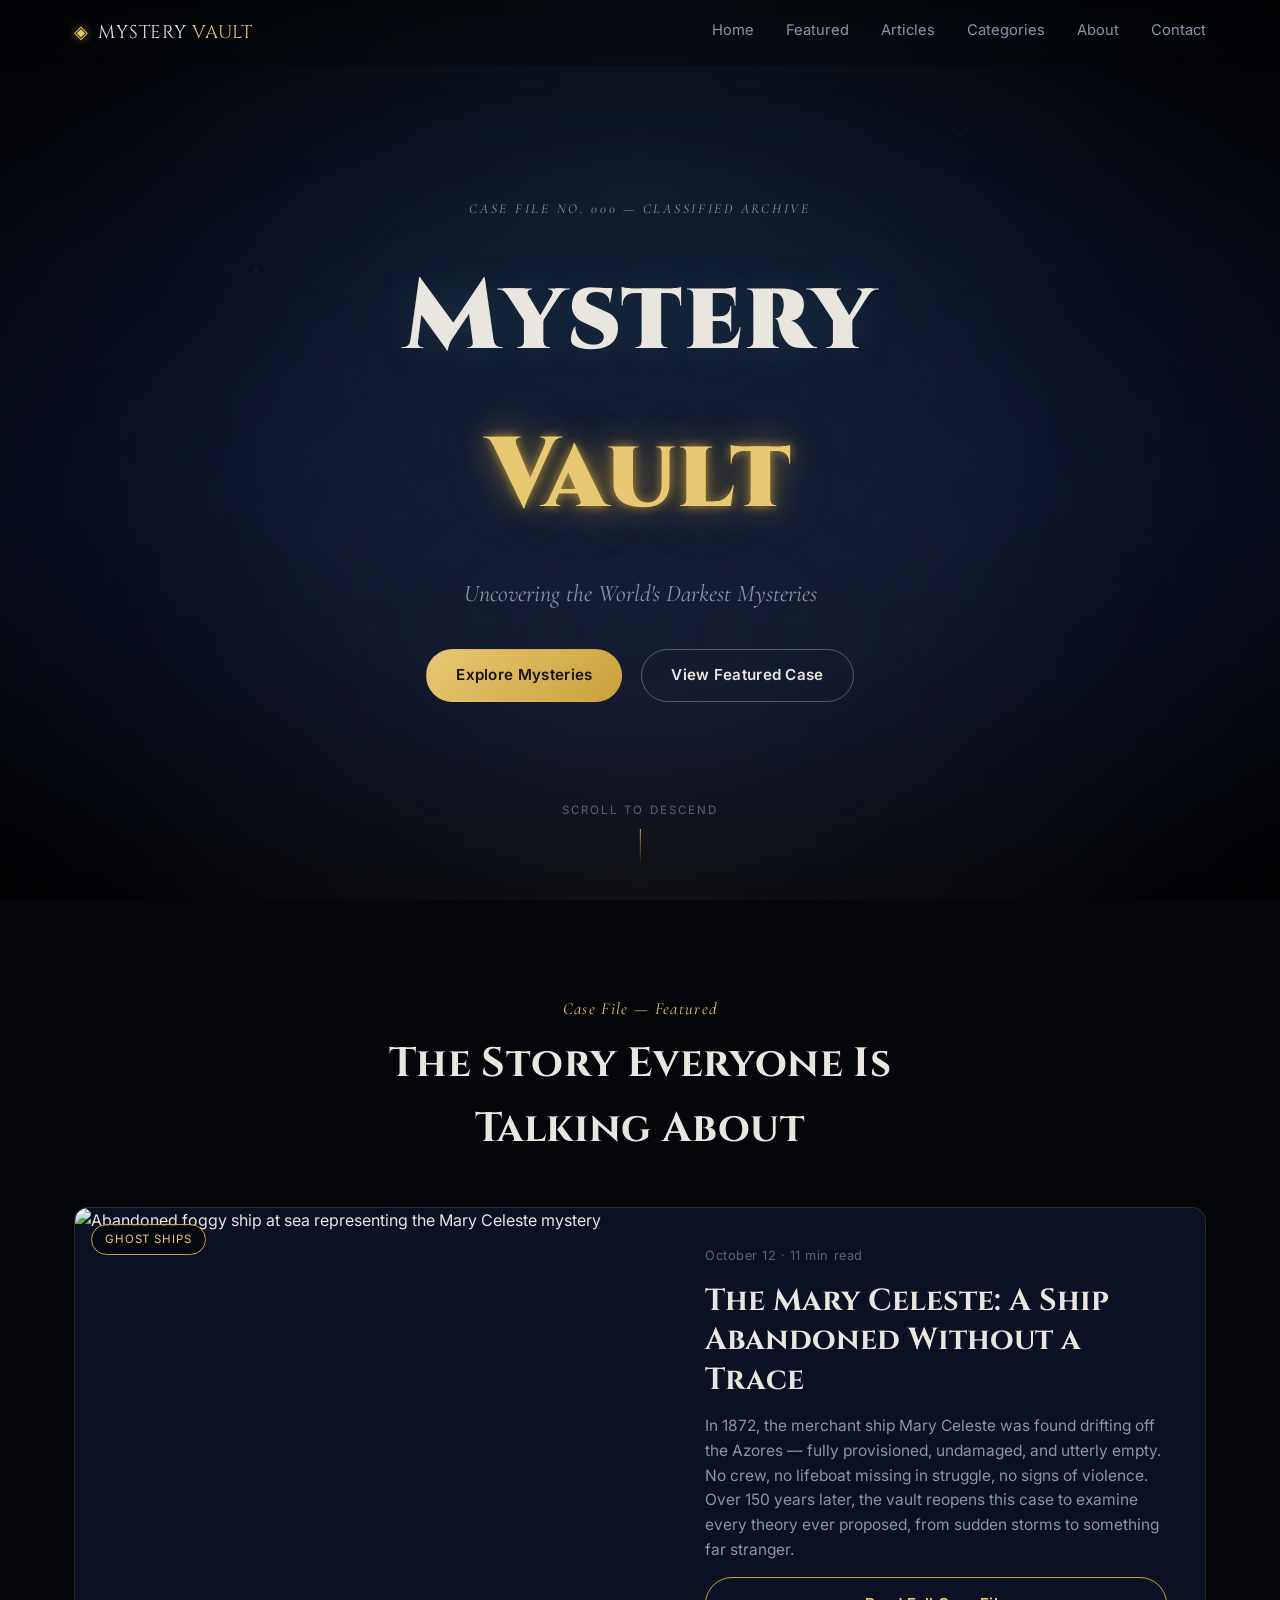
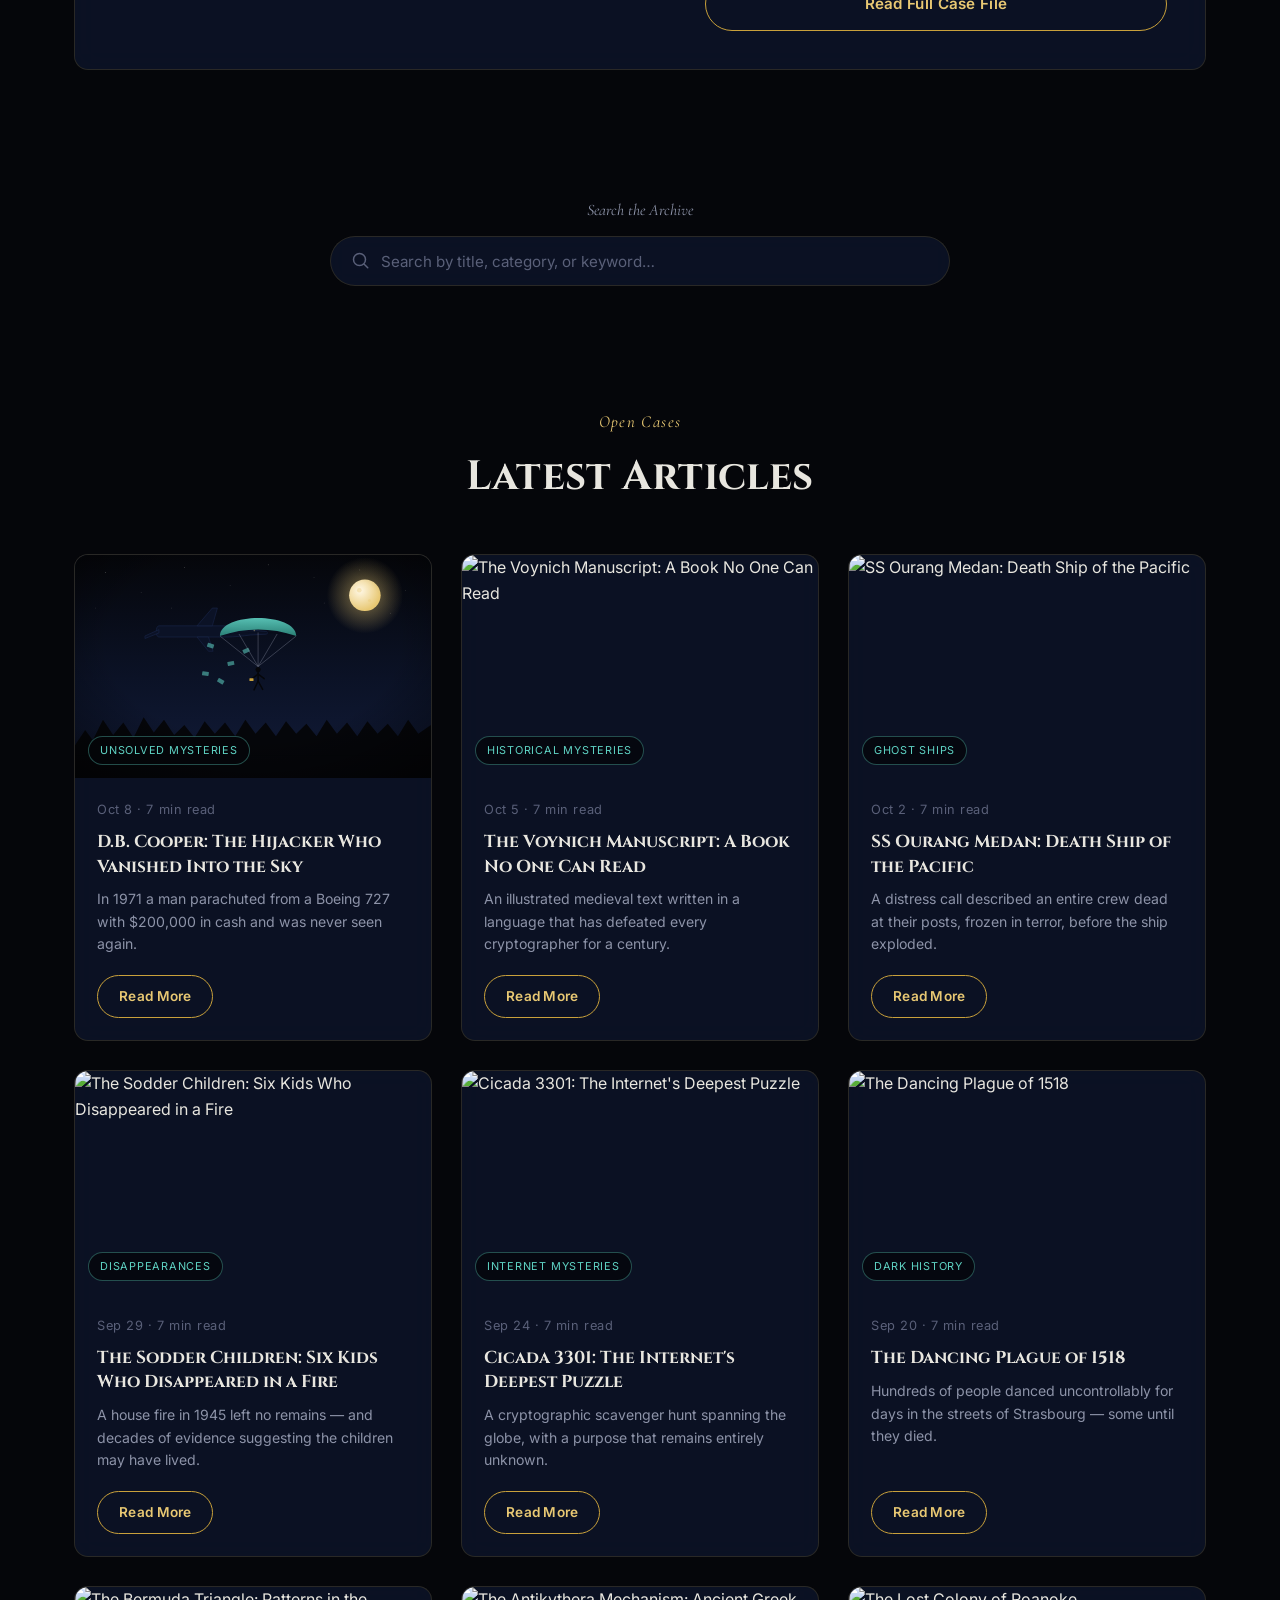
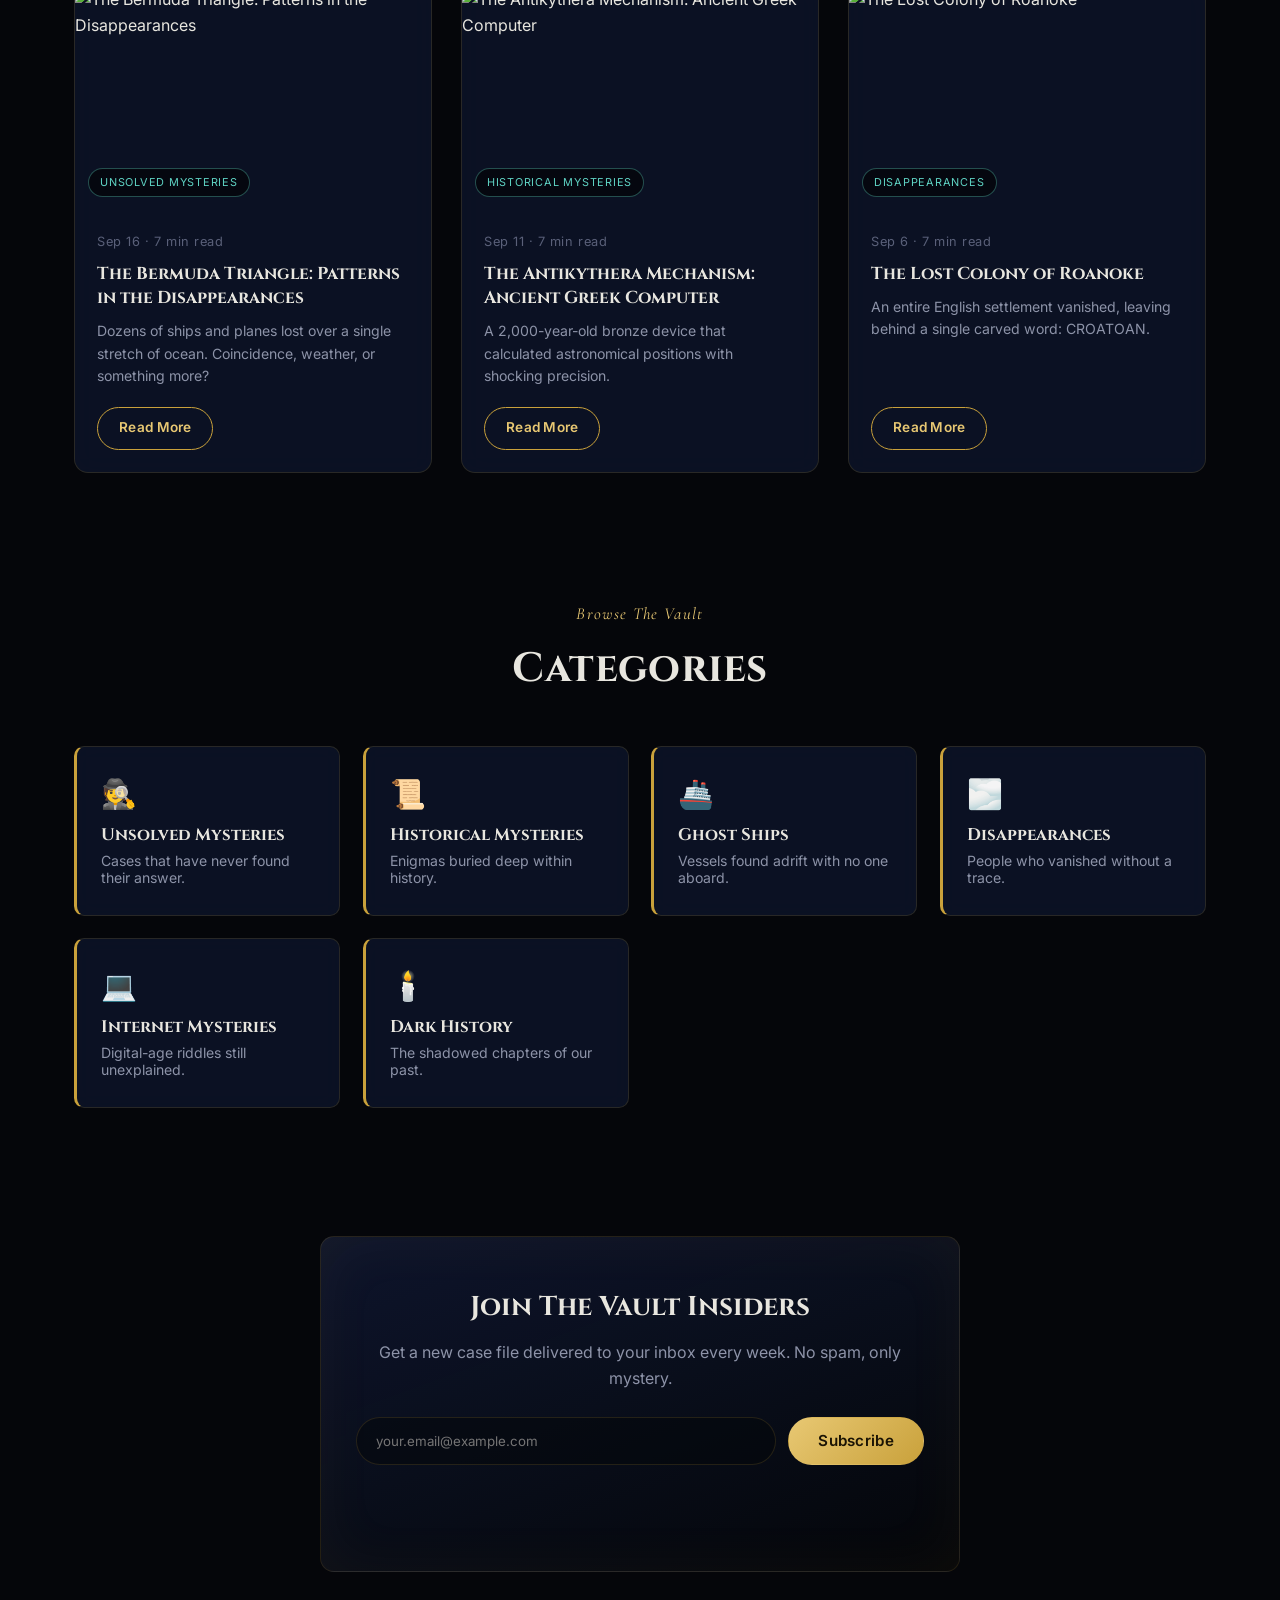
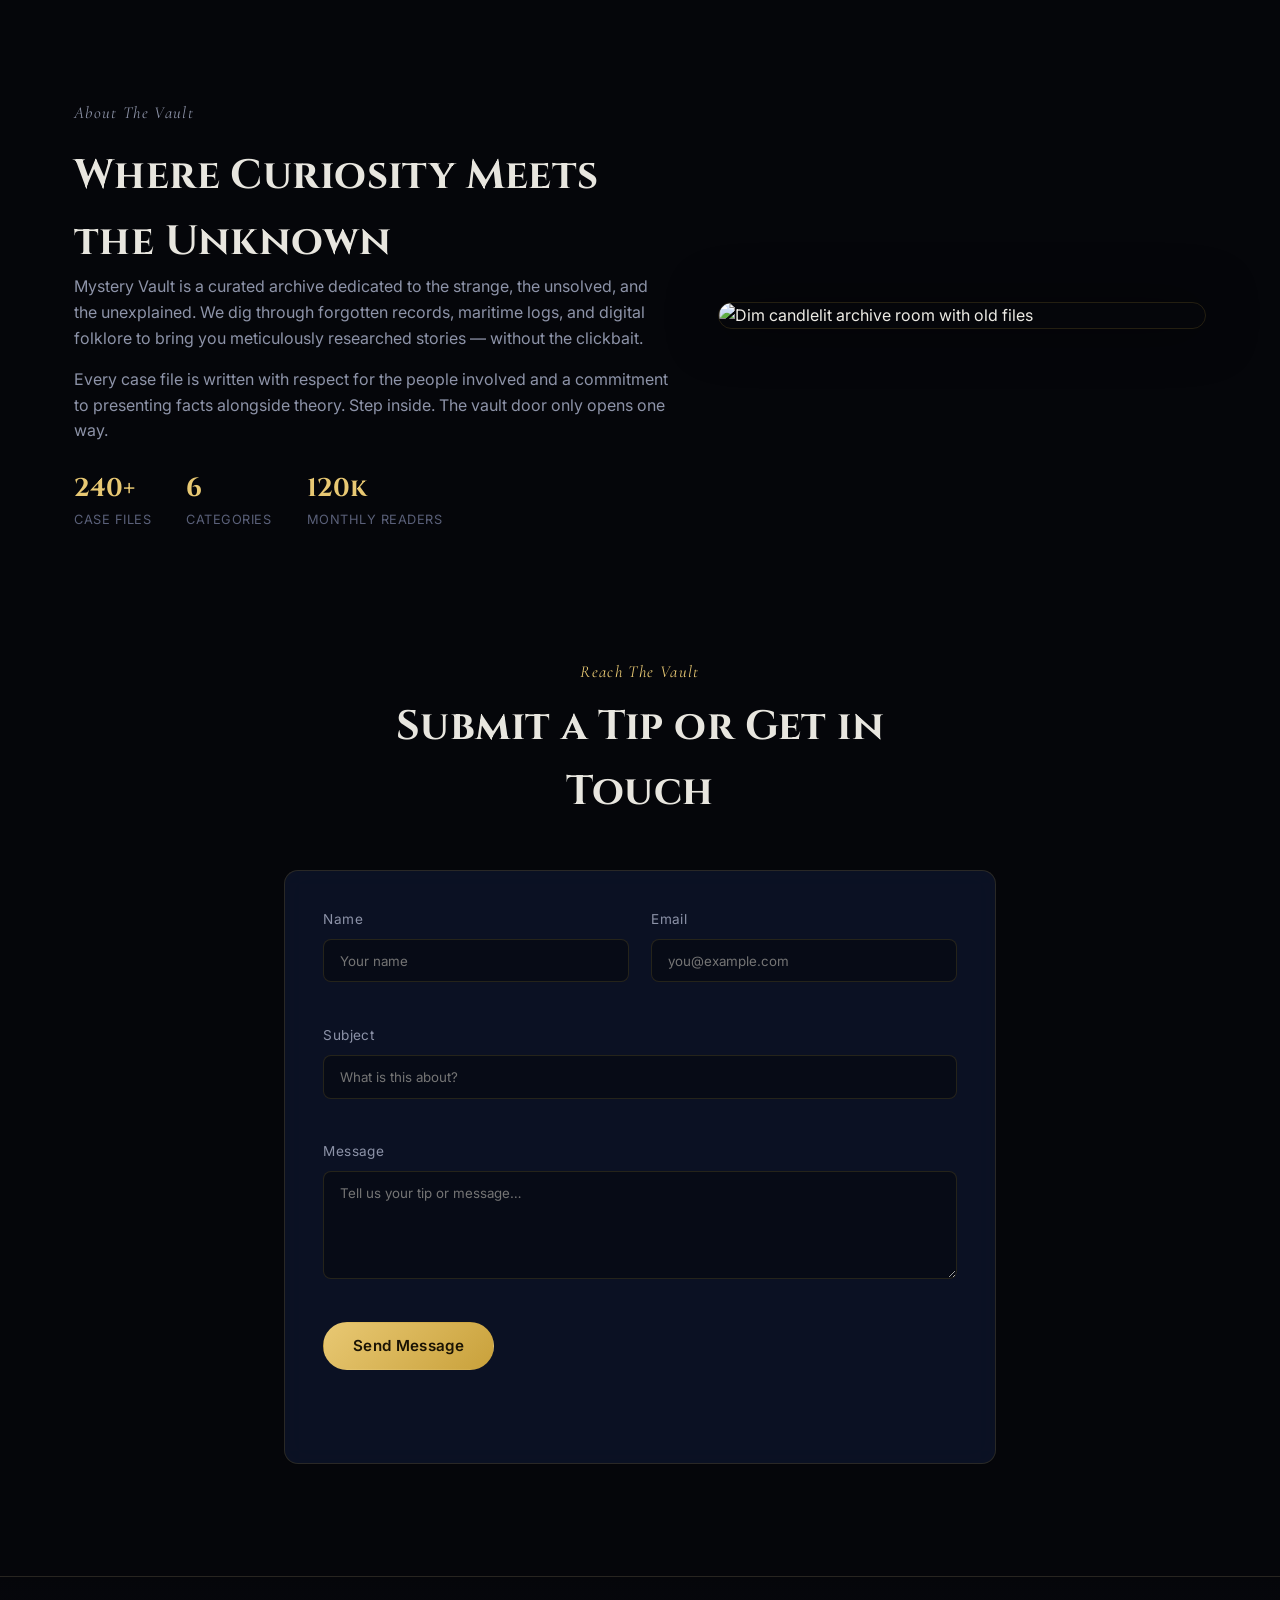
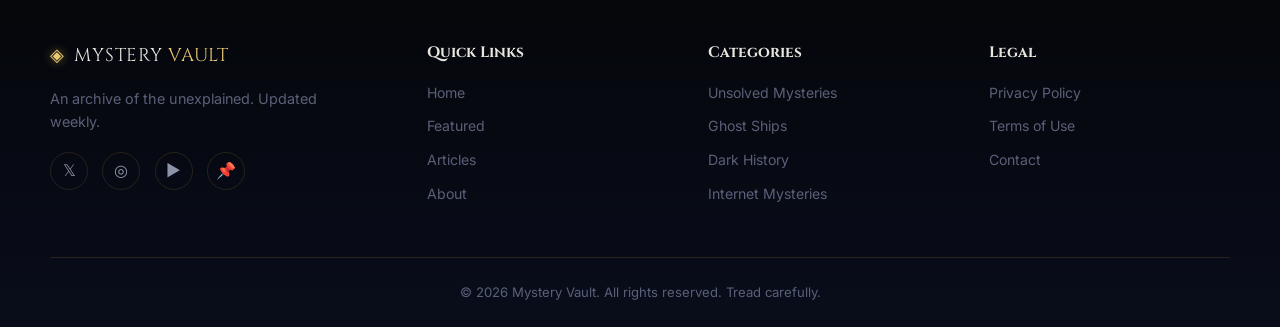
==== index.html @ 0baf3329 "Add files via upload" ====
<!DOCTYPE html>
<html lang="en">
<head>
  <meta charset="UTF-8" />
  <meta name="viewport" content="width=device-width, initial-scale=1.0" />

  <!-- ============ SEO META TAGS ============ -->
  <title>Mystery Vault — Uncovering the World's Darkest Mysteries</title>
  <meta name="description" content="Mystery Vault is a premium archive of unsolved mysteries, ghost ships, vanishings, dark history and internet enigmas. Explore curated case files from around the world." />
  <meta name="keywords" content="mystery, unsolved mysteries, ghost ships, disappearances, dark history, internet mysteries, true crime, paranormal" />
  <meta name="author" content="Mystery Vault" />
  <meta name="robots" content="index, follow" />

  <!-- Open Graph -->
  <meta property="og:title" content="Mystery Vault — Uncovering the World's Darkest Mysteries" />
  <meta property="og:description" content="A premium archive of the world's most haunting unsolved cases." />
  <meta property="og:type" content="website" />
  <meta property="og:locale" content="en_US" />

  <!-- Twitter Card -->
  <meta name="twitter:card" content="summary_large_image" />
  <meta name="twitter:title" content="Mystery Vault" />
  <meta name="twitter:description" content="Uncovering the World's Darkest Mysteries" />

  <link rel="icon" href="data:image/svg+xml,<svg xmlns=%22http://www.w3.org/2000/svg%22 viewBox=%220 0 100 100%22><text y=%22.9em%22 font-size=%2290%22>🔍</text></svg>" />

  <!-- Fonts: Cinzel for cinematic display, Cormorant for elegant accents, Inter for clean body -->
  <link rel="preconnect" href="https://fonts.googleapis.com">
  <link rel="preconnect" href="https://fonts.gstatic.com" crossorigin>
  <link href="https://fonts.googleapis.com/css2?family=Cinzel:wght@500;700;900&family=Cormorant+Garamond:ital,wght@0,500;0,600;1,500&family=Inter:wght@400;500;600;700&display=swap" rel="stylesheet">

  <link rel="stylesheet" href="style.css" />
</head>
<body>

  <!-- ============ SCROLL PROGRESS BAR ============ -->  
  <div class="scroll-progress" id="scrollProgress"></div>

  <!-- ============ NAVIGATION ============ -->
  <header class="navbar" id="navbar">
    <div class="nav-inner">
      <a href="index.html#home" class="logo">
        <span class="logo-mark">◈</span>
        <span class="logo-text">MYSTERY <em>VAULT</em></span>
      </a>

      <nav class="nav-links" id="navLinks">
        <a href="index.html#home" class="nav-link">Home</a>
        <a href="index.html#featured" class="nav-link">Featured</a>
        <a href="index.html#articles" class="nav-link">Articles</a>
        <a href="index.html#categories" class="nav-link">Categories</a>
        <a href="index.html#about" class="nav-link">About</a>
        <a href="index.html#contact" class="nav-link">Contact</a>
      </nav>

      <button class="nav-toggle" id="navToggle" aria-label="Toggle navigation menu">
        <span></span><span></span><span></span>
      </button>
    </div>
  </header>

  <!-- ============ HERO SECTION ============ -->
  <section class="hero" id="home">
    <div class="hero-bg">
      <div class="fog fog-1"></div>
      <div class="fog fog-2"></div>
      <div class="stars"></div>
      <div class="vignette"></div>
    </div>

    <div class="hero-content">
      <p class="hero-eyebrow fade-in">CASE FILE No. 000 — CLASSIFIED ARCHIVE</p>
      <h1 class="hero-title fade-in">Mystery <span class="flicker">Vault</span></h1>
      <p class="hero-subtitle fade-in">Uncovering the World's Darkest Mysteries</p>
      <div class="hero-actions fade-in">
        <a href="index.html#articles" class="btn btn-primary">Explore Mysteries</a>
        <a href="index.html#featured" class="btn btn-ghost">View Featured Case</a>
      </div>
    </div>

    <div class="scroll-cue">
      <span>Scroll to descend</span>
      <div class="scroll-line"></div>
    </div>
  </section>

  <!-- ============ FEATURED STORY SECTION ============ -->
  <section class="featured" id="featured">
    <div class="section-head reveal">
      <p class="section-tag">Case File — Featured</p>
      <h2 class="section-title">The Story Everyone Is Talking About</h2>
    </div>

    <article class="featured-card reveal">
      <div class="featured-media">
        <img src="https://images.unsplash.com/photo-1518998053901-5348d3961a04?auto=format&fit=crop&w=1200&q=80" alt="Abandoned foggy ship at sea representing the Mary Celeste mystery" loading="lazy" />
        <span class="featured-badge">Ghost Ships</span>
      </div>
      <div class="featured-body">
        <p class="card-meta">October 12 &middot; 11 min read</p>
        <h3>The Mary Celeste: A Ship Abandoned Without a Trace</h3>
        <p class="card-excerpt">
          In 1872, the merchant ship Mary Celeste was found drifting off the Azores — fully provisioned,
          undamaged, and utterly empty. No crew, no lifeboat missing in struggle, no signs of violence.
          Over 150 years later, the vault reopens this case to examine every theory ever proposed,
          from sudden storms to something far stranger.
        </p>
        <a href="mary-celeste.html" class="btn btn-outline">Read Full Case File</a>
      </div>
    </article>
  </section>

  <!-- ============ SEARCH BAR ============ -->
  <section class="search-section reveal">
    <div class="search-wrap">
      <label for="searchInput" class="search-label">Search the Archive</label>
      <div class="search-box">
        <svg viewBox="0 0 24 24" class="search-icon"><path d="M10 18a8 8 0 1 1 0-16 8 8 0 0 1 0 16Zm11 3-5.4-5.4" fill="none" stroke="currentColor" stroke-width="2" stroke-linecap="round"/></svg>
        <input type="text" id="searchInput" placeholder="Search by title, category, or keyword…" autocomplete="off" />
      </div>
      <p class="search-status" id="searchStatus"></p>
    </div>
  </section>

  <!-- ============ LATEST ARTICLES SECTION ============ -->
  <section class="articles" id="articles">
    <div class="section-head reveal">
      <p class="section-tag">Open Cases</p>
      <h2 class="section-title">Latest Articles</h2>
    </div>

    <div class="article-grid" id="articleGrid">
      <!-- Cards injected by script.js -->
    </div>

    <p class="no-results" id="noResults" hidden>No case files match your search.</p>
  </section>

  <!-- ============ CATEGORIES SECTION ============ -->
  <section class="categories" id="categories">
    <div class="section-head reveal">
      <p class="section-tag">Browse The Vault</p>
      <h2 class="section-title">Categories</h2>
    </div>

    <div class="category-grid">
      <button class="category-card reveal" data-category="Unsolved Mysteries">
        <span class="cat-icon">🕵️</span>
        <h3>Unsolved Mysteries</h3>
        <p>Cases that have never found their answer.</p>
      </button>
      <button class="category-card reveal" data-category="Historical Mysteries">
        <span class="cat-icon">📜</span>
        <h3>Historical Mysteries</h3>
        <p>Enigmas buried deep within history.</p>
      </button>
      <button class="category-card reveal" data-category="Ghost Ships">
        <span class="cat-icon">🚢</span>
        <h3>Ghost Ships</h3>
        <p>Vessels found adrift with no one aboard.</p>
      </button>
      <button class="category-card reveal" data-category="Disappearances">
        <span class="cat-icon">🌫️</span>
        <h3>Disappearances</h3>
        <p>People who vanished without a trace.</p>
      </button>
      <button class="category-card reveal" data-category="Internet Mysteries">
        <span class="cat-icon">💻</span>
        <h3>Internet Mysteries</h3>
        <p>Digital-age riddles still unexplained.</p>
      </button>
      <button class="category-card reveal" data-category="Dark History">
        <span class="cat-icon">🕯️</span>
        <h3>Dark History</h3>
        <p>The shadowed chapters of our past.</p>
      </button>
    </div>
  </section>

  <!-- ============ NEWSLETTER SECTION ============ -->
  <section class="newsletter reveal">
    <div class="newsletter-card">
      <h2>Join The Vault Insiders</h2>
      <p>Get a new case file delivered to your inbox every week. No spam, only mystery.</p>
      <form id="newsletterForm" class="newsletter-form" novalidate>
        <input type="email" id="newsletterEmail" placeholder="your.email@example.com" required />
        <button type="submit" class="btn btn-primary">Subscribe</button>
      </form>
      <p class="form-msg" id="newsletterMsg"></p>
    </div>
  </section>

  <!-- ============ ABOUT SECTION ============ -->
  <section class="about" id="about">
    <div class="about-grid">
      <div class="about-text reveal">
        <p class="section-tag">About The Vault</p>
        <h2 class="section-title">Where Curiosity Meets the Unknown</h2>
        <p>
          Mystery Vault is a curated archive dedicated to the strange, the unsolved, and the
          unexplained. We dig through forgotten records, maritime logs, and digital folklore to
          bring you meticulously researched stories — without the clickbait.
        </p>
        <p>
          Every case file is written with respect for the people involved and a commitment to
          presenting facts alongside theory. Step inside. The vault door only opens one way.
        </p>
        <div class="about-stats">
          <div><strong>240+</strong><span>Case Files</span></div>
          <div><strong>6</strong><span>Categories</span></div>
          <div><strong>120k</strong><span>Monthly Readers</span></div>
        </div>
      </div>
      <div class="about-media reveal">
        <img src="https://images.unsplash.com/photo-1502134249126-9f3755a50d78?auto=format&fit=crop&w=900&q=80" alt="Dim candlelit archive room with old files" loading="lazy" />
      </div>
    </div>
  </section>

  <!-- ============ CONTACT SECTION ============ -->
  <section class="contact" id="contact">
    <div class="section-head reveal">
      <p class="section-tag">Reach The Vault</p>
      <h2 class="section-title">Submit a Tip or Get in Touch</h2>
    </div>

    <form id="contactForm" class="contact-form reveal" novalidate>
      <div class="form-row">
        <div class="form-group">
          <label for="contactName">Name</label>
          <input type="text" id="contactName" name="name" placeholder="Your name" />
          <span class="error-msg" id="errName"></span>
        </div>
        <div class="form-group">
          <label for="contactEmail">Email</label>
          <input type="email" id="contactEmail" name="email" placeholder="you@example.com" />
          <span class="error-msg" id="errEmail"></span>
        </div>
      </div>

      <div class="form-group">
        <label for="contactSubject">Subject</label>
        <input type="text" id="contactSubject" name="subject" placeholder="What is this about?" />
        <span class="error-msg" id="errSubject"></span>
      </div>

      <div class="form-group">
        <label for="contactMessage">Message</label>
        <textarea id="contactMessage" name="message" rows="5" placeholder="Tell us your tip or message…"></textarea>
        <span class="error-msg" id="errMessage"></span>
      </div>

      <button type="submit" class="btn btn-primary">Send Message</button>
      <p class="form-msg" id="contactMsg"></p>
    </form>
  </section>

  <!-- ============ FOOTER ============ -->
  <footer class="footer">
    <div class="footer-grid">
      <div class="footer-brand">
        <a href="index.html#home" class="logo">
          <span class="logo-mark">◈</span>
          <span class="logo-text">MYSTERY <em>VAULT</em></span>
        </a>
        <p>An archive of the unexplained. Updated weekly.</p>
        <div class="social-icons">
          <a href="#" aria-label="Twitter / X">𝕏</a>
          <a href="#" aria-label="Instagram">◎</a>
          <a href="#" aria-label="YouTube">▶</a>
          <a href="#" aria-label="Pinterest">📌</a>
        </div>
      </div>

      <div class="footer-links">
        <h4>Quick Links</h4>
        <a href="index.html#home">Home</a>
        <a href="index.html#featured">Featured</a>
        <a href="index.html#articles">Articles</a>
        <a href="index.html#about">About</a>
      </div>

      <div class="footer-links">
        <h4>Categories</h4>
        <a href="index.html#categories">Unsolved Mysteries</a>
        <a href="index.html#categories">Ghost Ships</a>
        <a href="index.html#categories">Dark History</a>
        <a href="index.html#categories">Internet Mysteries</a>
      </div>

      <div class="footer-links">
        <h4>Legal</h4>
        <a href="#">Privacy Policy</a>
        <a href="#">Terms of Use</a>
        <a href="index.html#contact">Contact</a>
      </div>
    </div>

    <div class="footer-bottom">
      <p>&copy; <span id="year"></span> Mystery Vault. All rights reserved. Tread carefully.</p>
    </div>
  </footer>

  <!-- Back to top -->
  <button id="backToTop" class="back-to-top" aria-label="Back to top">↑</button>

  <script src="script.js"></script>
</body>
</html>
---- style.css ----
/* ===========================================================
   MYSTERY VAULT — STYLESHEET
   Design tokens:
   Color   #05060a (void), #0b1226 (deep navy), #121c3a (navy light),
           #c9a13b (lantern gold accent), #5fd3c4 (ghost teal accent),
           #e8e6df (parchment text), #8d93a8 (muted text)
   Type    Cinzel (display / cinematic), Cormorant Garamond italic (accents),
           Inter (body / UI)
   =========================================================== */

:root {
  --void: #05060a;
  --navy: #0b1226;
  --navy-light: #121c3a;
  --navy-glass: rgba(18, 28, 58, 0.55);
  --border-glass: rgba(201, 161, 59, 0.16);
  --gold: #c9a13b;
  --gold-bright: #e8c873;
  --teal: #5fd3c4;
  --text: #e8e6df;
  --text-dim: #8d93a8;
  --text-faint: #5a6079;

  --font-display: 'Cinzel', serif;
  --font-accent: 'Cormorant Garamond', serif;
  --font-body: 'Inter', sans-serif;

  --max-width: 1180px;
  --radius: 14px;
  --transition: 0.4s cubic-bezier(0.22, 1, 0.36, 1);
}

/* ---------- RESET ---------- */
* { margin: 0; padding: 0; box-sizing: border-box; }
html { scroll-behavior: smooth; }
body {
  background: var(--void);
  color: var(--text);
  font-family: var(--font-body);
  line-height: 1.6;
  overflow-x: hidden;
}
img { max-width: 100%; display: block; }
a { color: inherit; text-decoration: none; }
ul, ol { list-style: none; }
button { font-family: inherit; cursor: pointer; }

@media (prefers-reduced-motion: reduce) {
  *, *::before, *::after { animation-duration: 0.01ms !important; transition-duration: 0.01ms !important; }
}

::selection { background: var(--gold); color: var(--void); }

/* ---------- UTILITIES ---------- */
.btn {
  display: inline-flex;
  align-items: center;
  justify-content: center;
  gap: 0.5rem;
  padding: 0.85rem 1.8rem;
  border-radius: 999px;
  font-family: var(--font-body);
  font-weight: 600;
  font-size: 0.95rem;
  letter-spacing: 0.02em;
  border: 1px solid transparent;
  transition: transform var(--transition), box-shadow var(--transition), background var(--transition), color var(--transition);
}
.btn:focus-visible { outline: 2px solid var(--teal); outline-offset: 3px; }
.btn-primary {
  background: linear-gradient(135deg, var(--gold-bright), var(--gold));
  color: #1a1304;
}
.btn-primary:hover {
  box-shadow: 0 0 28px rgba(201, 161, 59, 0.55);
  transform: translateY(-2px);
}
.btn-ghost {
  border-color: rgba(232, 230, 223, 0.3);
  color: var(--text);
  background: transparent;
}
.btn-ghost:hover { border-color: var(--teal); color: var(--teal); transform: translateY(-2px); }
.btn-outline {
  border-color: var(--gold);
  color: var(--gold-bright);
  background: transparent;
}
.btn-outline:hover { background: var(--gold); color: #1a1304; transform: translateY(-2px); }

.section-tag {
  font-family: var(--font-accent);
  font-style: italic;
  color: var(--gold-bright);
  letter-spacing: 0.08em;
  font-size: 1.05rem;
  margin-bottom: 0.5rem;
}
.section-title {
  font-family: var(--font-display);
  font-size: clamp(1.8rem, 3.2vw, 2.6rem);
  font-weight: 700;
  letter-spacing: 0.01em;
  color: var(--text);
}
.section-head { text-align: center; max-width: 640px; margin: 0 auto 2.8rem; padding: 0 1.5rem; }

/* Reveal-on-scroll base state */
.reveal, .fade-in {
  opacity: 0;
  transform: translateY(28px);
  transition: opacity 0.9s var(--transition), transform 0.9s var(--transition);
}
.reveal.is-visible, .fade-in.is-visible { opacity: 1; transform: translateY(0); }

/* ---------- SCROLL PROGRESS ---------- */
.scroll-progress {
  position: fixed;
  top: 0; left: 0;
  height: 3px;
  width: 0%;
  background: linear-gradient(90deg, var(--gold), var(--teal));
  z-index: 999;
  box-shadow: 0 0 12px rgba(201,161,59,0.6);
  transition: width 0.1s linear;
}

/* ---------- NAVBAR ---------- */
.navbar {
  position: fixed;
  top: 0; left: 0; right: 0;
  z-index: 900;
  padding: 1.1rem 0;
  background: rgba(5, 6, 10, 0.35);
  backdrop-filter: blur(6px);
  border-bottom: 1px solid transparent;
  transition: background var(--transition), border-color var(--transition), padding var(--transition);
}
.navbar.scrolled {
  background: rgba(5, 6, 10, 0.85);
  border-bottom-color: var(--border-glass);
  padding: 0.7rem 0;
}
.nav-inner {
  max-width: var(--max-width);
  margin: 0 auto;
  padding: 0 1.5rem;
  display: flex;
  align-items: center;
  justify-content: space-between;
}
.logo {
  display: flex;
  align-items: center;
  gap: 0.6rem;
  font-family: var(--font-display);
  font-size: 1.15rem;
  letter-spacing: 0.04em;
}
.logo-mark { color: var(--gold-bright); text-shadow: 0 0 10px rgba(201,161,59,0.7); }
.logo-text em { color: var(--gold-bright); font-style: normal; }
.nav-links { display: flex; gap: 2rem; }
.nav-link {
  font-size: 0.92rem;
  color: var(--text-dim);
  position: relative;
  padding-bottom: 4px;
  transition: color var(--transition);
}
.nav-link::after {
  content: "";
  position: absolute;
  bottom: 0; left: 0;
  width: 0; height: 1px;
  background: var(--gold-bright);
  transition: width var(--transition);
}
.nav-link:hover { color: var(--text); }
.nav-link:hover::after { width: 100%; }
.nav-link.active { color: var(--gold-bright); }
.nav-link.active::after { width: 100%; }

.nav-toggle {
  display: none;
  flex-direction: column;
  gap: 5px;
  background: none;
  border: none;
}
.nav-toggle span {
  width: 24px; height: 2px;
  background: var(--text);
  border-radius: 2px;
  transition: transform var(--transition), opacity var(--transition);
}

/* ---------- HERO ---------- */
.hero {
  position: relative;
  min-height: 100vh;
  display: flex;
  align-items: center;
  justify-content: center;
  text-align: center;
  overflow: hidden;
  isolation: isolate;
}
.hero-bg {
  position: absolute;
  inset: 0;
  z-index: -1;
  background:
    radial-gradient(ellipse at 50% 20%, rgba(95, 211, 196, 0.08), transparent 55%),
    radial-gradient(ellipse at 50% 100%, rgba(201, 161, 59, 0.12), transparent 60%),
    linear-gradient(180deg, var(--void) 0%, var(--navy) 55%, var(--void) 100%);
}
.stars {
  position: absolute; inset: 0;
  background-image:
    radial-gradient(1px 1px at 20% 30%, rgba(255,255,255,0.5), transparent),
    radial-gradient(1px 1px at 75% 15%, rgba(255,255,255,0.4), transparent),
    radial-gradient(1px 1px at 40% 70%, rgba(255,255,255,0.3), transparent),
    radial-gradient(1px 1px at 90% 60%, rgba(255,255,255,0.4), transparent),
    radial-gradient(1px 1px at 60% 40%, rgba(255,255,255,0.35), transparent);
  background-size: 100% 100%;
  opacity: 0.7;
}
.fog {
  position: absolute;
  width: 160%; height: 160%;
  background: radial-gradient(ellipse at center, rgba(18,28,58,0.55), transparent 65%);
  filter: blur(30px);
  animation: drift 30s linear infinite;
}
.fog-1 { top: -40%; left: -30%; animation-duration: 40s; }
.fog-2 { bottom: -50%; right: -30%; animation-duration: 55s; animation-direction: reverse; }
@keyframes drift {
  0% { transform: translate(0,0) rotate(0deg); }
  50% { transform: translate(4%, 3%) rotate(8deg); }
  100% { transform: translate(0,0) rotate(0deg); }
}
.vignette {
  position: absolute; inset: 0;
  background: radial-gradient(ellipse at center, transparent 40%, rgba(0,0,0,0.75) 100%);
}

.hero-content { position: relative; z-index: 2; padding: 0 1.5rem; max-width: 800px; }
.hero-eyebrow {
  font-family: var(--font-accent);
  font-style: italic;
  color: var(--text-dim);
  letter-spacing: 0.2em;
  font-size: 0.85rem;
  margin-bottom: 1.2rem;
  text-transform: uppercase;
}
.hero-title {
  font-family: var(--font-display);
  font-size: clamp(3rem, 9vw, 6.2rem);
  font-weight: 900;
  letter-spacing: 0.02em;
  color: var(--text);
  text-shadow: 0 0 40px rgba(95, 211, 196, 0.15);
}
.flicker {
  color: var(--gold-bright);
  text-shadow:
    0 0 10px rgba(201,161,59,0.8),
    0 0 30px rgba(201,161,59,0.5),
    0 0 60px rgba(201,161,59,0.25);
  animation: flicker 4.5s ease-in-out infinite;
}
@keyframes flicker {
  0%, 100% { opacity: 1; }
  4% { opacity: 0.85; }
  8% { opacity: 1; }
  20% { opacity: 0.92; }
  45% { opacity: 1; }
  72% { opacity: 0.88; }
  78% { opacity: 1; }
}
.hero-subtitle {
  font-family: var(--font-accent);
  font-style: italic;
  font-size: clamp(1.1rem, 2vw, 1.5rem);
  color: var(--text-dim);
  margin: 1.2rem 0 2.2rem;
}
.hero-actions { display: flex; gap: 1.2rem; justify-content: center; flex-wrap: wrap; }

.scroll-cue {
  position: absolute;
  bottom: 2.2rem; left: 50%;
  transform: translateX(-50%);
  display: flex;
  flex-direction: column;
  align-items: center;
  gap: 0.6rem;
  color: var(--text-faint);
  font-size: 0.72rem;
  letter-spacing: 0.18em;
  text-transform: uppercase;
  z-index: 2;
}
.scroll-line {
  width: 1px; height: 36px;
  background: linear-gradient(180deg, var(--gold), transparent);
  animation: scrollline 2.2s ease-in-out infinite;
}
@keyframes scrollline {
  0% { transform: scaleY(0.3); opacity: 0.3; }
  50% { transform: scaleY(1); opacity: 1; }
  100% { transform: scaleY(0.3); opacity: 0.3; }
}

/* ---------- FEATURED SECTION ---------- */
.featured { padding: 6rem 1.5rem; max-width: var(--max-width); margin: 0 auto; }
.featured-card {
  display: grid;
  grid-template-columns: 1.1fr 1fr;
  background: var(--navy-glass);
  border: 1px solid var(--border-glass);
  backdrop-filter: blur(14px);
  border-radius: var(--radius);
  overflow: hidden;
  transition: box-shadow var(--transition), transform var(--transition);
}
.featured-card:hover {
  box-shadow: 0 0 50px rgba(95, 211, 196, 0.12), 0 0 0 1px var(--border-glass);
  transform: translateY(-4px);
}
.featured-media { position: relative; min-height: 280px; overflow: hidden; }
.featured-media img { width: 100%; height: 100%; object-fit: cover; transition: transform 0.8s var(--transition); }
.featured-card:hover .featured-media img { transform: scale(1.07); }
.featured-badge {
  position: absolute; top: 1rem; left: 1rem;
  background: rgba(5,6,10,0.7);
  border: 1px solid var(--gold);
  color: var(--gold-bright);
  font-size: 0.72rem;
  letter-spacing: 0.08em;
  text-transform: uppercase;
  padding: 0.35rem 0.8rem;
  border-radius: 999px;
}
.featured-body { padding: 2.4rem; display: flex; flex-direction: column; justify-content: center; gap: 0.9rem; }
.card-meta { color: var(--text-faint); font-size: 0.8rem; letter-spacing: 0.04em; }
.featured-body h3 {
  font-family: var(--font-display);
  font-size: clamp(1.4rem, 2.4vw, 1.9rem);
  line-height: 1.3;
}
.card-excerpt { color: var(--text-dim); font-size: 0.97rem; }

/* ---------- SEARCH ---------- */
.search-section { padding: 2rem 1.5rem 4rem; }
.search-wrap { max-width: 620px; margin: 0 auto; text-align: center; }
.search-label {
  display: block;
  font-family: var(--font-accent);
  font-style: italic;
  color: var(--text-dim);
  margin-bottom: 0.8rem;
  font-size: 1rem;
}
.search-box {
  display: flex;
  align-items: center;
  gap: 0.7rem;
  padding: 0.9rem 1.3rem;
  background: var(--navy-glass);
  border: 1px solid var(--border-glass);
  border-radius: 999px;
  backdrop-filter: blur(10px);
  transition: border-color var(--transition), box-shadow var(--transition);
}
.search-box:focus-within { border-color: var(--teal); box-shadow: 0 0 20px rgba(95,211,196,0.18); }
.search-icon { width: 18px; height: 18px; color: var(--text-faint); flex-shrink: 0; }
.search-box input {
  flex: 1;
  background: transparent;
  border: none;
  outline: none;
  color: var(--text);
  font-size: 0.95rem;
  font-family: var(--font-body);
}
.search-box input::placeholder { color: var(--text-faint); }
.search-status { margin-top: 0.7rem; font-size: 0.82rem; color: var(--text-faint); min-height: 1.2em; }

/* ---------- ARTICLES GRID ---------- */
.articles { padding: 2rem 1.5rem 6rem; max-width: var(--max-width); margin: 0 auto; }
.article-grid {
  display: grid;
  grid-template-columns: repeat(auto-fill, minmax(280px, 1fr));
  gap: 1.8rem;
}
.article-card {
  background: var(--navy-glass);
  border: 1px solid var(--border-glass);
  backdrop-filter: blur(12px);
  border-radius: var(--radius);
  overflow: hidden;
  display: flex;
  flex-direction: column;
  transition: transform var(--transition), box-shadow var(--transition), border-color var(--transition);
  opacity: 0;
  transform: translateY(20px);
  animation: cardIn 0.6s var(--transition) forwards;
}
@keyframes cardIn { to { opacity: 1; transform: translateY(0); } }
.article-card:hover {
  transform: translateY(-6px);
  border-color: rgba(201,161,59,0.4);
  box-shadow: 0 14px 40px rgba(0,0,0,0.5), 0 0 30px rgba(201,161,59,0.1);
}
.article-media { position: relative; aspect-ratio: 16/10; overflow: hidden; }
.article-media img { width: 100%; height: 100%; object-fit: cover; transition: transform 0.6s var(--transition); }
.article-card:hover .article-media img { transform: scale(1.08); }
.article-category {
  position: absolute; bottom: 0.8rem; left: 0.8rem;
  background: rgba(5,6,10,0.75);
  color: var(--teal);
  font-size: 0.68rem;
  letter-spacing: 0.07em;
  text-transform: uppercase;
  padding: 0.3rem 0.7rem;
  border-radius: 999px;
  border: 1px solid rgba(95,211,196,0.35);
}
.article-content { padding: 1.4rem; display: flex; flex-direction: column; gap: 0.6rem; flex: 1; }
.article-content h3 {
  font-family: var(--font-display);
  font-size: 1.08rem;
  line-height: 1.4;
  color: var(--text);
}
.article-excerpt { color: var(--text-dim); font-size: 0.88rem; flex: 1; }
.article-content .btn-outline { margin-top: 0.6rem; align-self: flex-start; padding: 0.6rem 1.3rem; font-size: 0.85rem; }
.no-results { text-align: center; color: var(--text-faint); padding: 3rem 0; font-family: var(--font-accent); font-style: italic; font-size: 1.1rem; }

/* ---------- CATEGORIES ---------- */
.categories { padding: 2rem 1.5rem 6rem; max-width: var(--max-width); margin: 0 auto; }
.category-grid {
  display: grid;
  grid-template-columns: repeat(auto-fit, minmax(220px, 1fr));
  gap: 1.4rem;
}
.category-card {
  background: var(--navy-glass);
  border: 1px solid var(--border-glass);
  border-left: 3px solid var(--gold);
  backdrop-filter: blur(10px);
  border-radius: 10px;
  padding: 1.8rem 1.5rem;
  text-align: left;
  color: var(--text);
  transition: transform var(--transition), box-shadow var(--transition), border-color var(--transition);
}
.category-card:hover {
  transform: translateY(-5px) translateX(2px);
  border-color: var(--teal);
  box-shadow: 0 0 26px rgba(95,211,196,0.15);
}
.cat-icon { font-size: 1.8rem; display: block; margin-bottom: 0.8rem; }
.category-card h3 { font-family: var(--font-display); font-size: 1.05rem; margin-bottom: 0.4rem; }
.category-card p { color: var(--text-dim); font-size: 0.88rem; }

/* ---------- NEWSLETTER ---------- */
.newsletter { padding: 2rem 1.5rem 6rem; display: flex; justify-content: center; }
.newsletter-card {
  max-width: 640px;
  width: 100%;
  text-align: center;
  padding: 3rem 2.2rem;
  background: linear-gradient(160deg, rgba(18,28,58,0.7), rgba(5,6,10,0.6));
  border: 1px solid var(--border-glass);
  border-radius: var(--radius);
  box-shadow: 0 0 60px rgba(201,161,59,0.06) inset;
}
.newsletter-card h2 { font-family: var(--font-display); font-size: 1.7rem; margin-bottom: 0.7rem; }
.newsletter-card p { color: var(--text-dim); margin-bottom: 1.6rem; }
.newsletter-form { display: flex; gap: 0.8rem; flex-wrap: wrap; justify-content: center; }
.newsletter-form input {
  flex: 1;
  min-width: 220px;
  padding: 0.85rem 1.2rem;
  border-radius: 999px;
  border: 1px solid var(--border-glass);
  background: rgba(5,6,10,0.5);
  color: var(--text);
  font-family: var(--font-body);
  outline: none;
  transition: border-color var(--transition);
}
.newsletter-form input:focus { border-color: var(--teal); }
.form-msg { margin-top: 1rem; font-size: 0.88rem; min-height: 1.2em; }
.form-msg.success { color: var(--teal); }
.form-msg.error { color: #e2685a; }

/* ---------- ABOUT ---------- */
.about { padding: 2rem 1.5rem 6rem; max-width: var(--max-width); margin: 0 auto; }
.about-grid {
  display: grid;
  grid-template-columns: 1.1fr 0.9fr;
  gap: 3rem;
  align-items: center;
}
.about-text p { color: var(--text-dim); margin-bottom: 1rem; }
.about-stats { display: flex; gap: 2.2rem; margin-top: 1.6rem; flex-wrap: wrap; }
.about-stats div { display: flex; flex-direction: column; }
.about-stats strong { font-family: var(--font-display); font-size: 1.6rem; color: var(--gold-bright); }
.about-stats span { font-size: 0.8rem; color: var(--text-faint); letter-spacing: 0.04em; text-transform: uppercase; }
.about-media {
  border-radius: var(--radius);
  overflow: hidden;
  border: 1px solid var(--border-glass);
  box-shadow: 0 0 50px rgba(0,0,0,0.5);
}
.about-media img { width: 100%; height: 100%; object-fit: cover; filter: saturate(0.85) contrast(1.05); }

/* ---------- CONTACT ---------- */
.contact { padding: 2rem 1.5rem 7rem; max-width: 760px; margin: 0 auto; }
.contact-form {
  background: var(--navy-glass);
  border: 1px solid var(--border-glass);
  backdrop-filter: blur(12px);
  border-radius: var(--radius);
  padding: 2.4rem;
  display: flex;
  flex-direction: column;
  gap: 1.4rem;
}
.form-row { display: grid; grid-template-columns: 1fr 1fr; gap: 1.4rem; }
.form-group { display: flex; flex-direction: column; gap: 0.5rem; }
.form-group label { font-size: 0.85rem; color: var(--text-dim); letter-spacing: 0.03em; }
.form-group input, .form-group textarea {
  padding: 0.8rem 1rem;
  background: rgba(5,6,10,0.5);
  border: 1px solid var(--border-glass);
  border-radius: 8px;
  color: var(--text);
  font-family: var(--font-body);
  resize: vertical;
  outline: none;
  transition: border-color var(--transition), box-shadow var(--transition);
}
.form-group input:focus, .form-group textarea:focus {
  border-color: var(--teal);
  box-shadow: 0 0 14px rgba(95,211,196,0.15);
}
.form-group input.invalid, .form-group textarea.invalid { border-color: #e2685a; }
.error-msg { color: #e2685a; font-size: 0.78rem; min-height: 1em; }
.contact-form .btn { align-self: flex-start; }

/* ---------- FOOTER ---------- */
.footer {
  border-top: 1px solid var(--border-glass);
  background: linear-gradient(180deg, transparent, rgba(11,18,38,0.6));
  padding: 4rem 1.5rem 1.5rem;
}
.footer-grid {
  max-width: var(--max-width);
  margin: 0 auto;
  display: grid;
  grid-template-columns: 1.4fr 1fr 1fr 1fr;
  gap: 2.5rem;
}
.footer-brand p { color: var(--text-faint); margin: 1rem 0 1.2rem; font-size: 0.9rem; max-width: 280px; }
.social-icons { display: flex; gap: 0.9rem; }
.social-icons a {
  width: 38px; height: 38px;
  display: flex; align-items: center; justify-content: center;
  border: 1px solid var(--border-glass);
  border-radius: 50%;
  color: var(--text-dim);
  transition: border-color var(--transition), color var(--transition), box-shadow var(--transition);
}
.social-icons a:hover { color: var(--gold-bright); border-color: var(--gold); box-shadow: 0 0 14px rgba(201,161,59,0.3); }
.footer-links h4 { font-family: var(--font-display); font-size: 0.95rem; margin-bottom: 1rem; color: var(--text); }
.footer-links a { display: block; color: var(--text-faint); font-size: 0.88rem; margin-bottom: 0.7rem; transition: color var(--transition); }
.footer-links a:hover { color: var(--teal); }
.footer-bottom {
  max-width: var(--max-width);
  margin: 2.5rem auto 0;
  padding-top: 1.5rem;
  border-top: 1px solid var(--border-glass);
  text-align: center;
  color: var(--text-faint);
  font-size: 0.82rem;
}

/* ---------- BACK TO TOP ---------- */
.back-to-top {
  position: fixed;
  bottom: 1.6rem; right: 1.6rem;
  width: 46px; height: 46px;
  border-radius: 50%;
  border: 1px solid var(--border-glass);
  background: rgba(5,6,10,0.8);
  color: var(--gold-bright);
  font-size: 1.2rem;
  z-index: 800;
  opacity: 0;
  pointer-events: none;
  transform: translateY(10px);
  transition: opacity var(--transition), transform var(--transition), box-shadow var(--transition);
}
.back-to-top.visible { opacity: 1; pointer-events: auto; transform: translateY(0); }
.back-to-top:hover { box-shadow: 0 0 20px rgba(201,161,59,0.4); }

/* ===========================================================
   ARTICLE PAGE (single case-file view)
   =========================================================== */
.article-page-hero {
  position: relative;
  padding: 9rem 1.5rem 3rem;
  max-width: 840px;
  margin: 0 auto;
}
.back-home-link {
  display: inline-flex;
  align-items: center;
  gap: 0.5rem;
  color: var(--text-dim);
  font-size: 0.85rem;
  letter-spacing: 0.04em;
  margin-bottom: 2rem;
  padding: 0.55rem 1.1rem 0.55rem 0.9rem;
  border: 1px solid var(--border-glass);
  border-radius: 999px;
  background: var(--navy-glass);
  backdrop-filter: blur(10px);
  transition: border-color var(--transition), color var(--transition), transform var(--transition);
}
.back-home-link:hover { border-color: var(--teal); color: var(--teal); transform: translateX(-3px); }
.back-home-link svg { width: 16px; height: 16px; }

.article-page-meta {
  display: flex;
  align-items: center;
  gap: 0.9rem;
  flex-wrap: wrap;
  margin-bottom: 1rem;
}
.article-page-badge {
  background: rgba(5,6,10,0.7);
  border: 1px solid var(--teal);
  color: var(--teal);
  font-size: 0.72rem;
  letter-spacing: 0.08em;
  text-transform: uppercase;
  padding: 0.35rem 0.9rem;
  border-radius: 999px;
}
.article-page-date { color: var(--text-faint); font-size: 0.85rem; }

.article-page-title {
  font-family: var(--font-display);
  font-size: clamp(2rem, 5vw, 3.2rem);
  line-height: 1.25;
  margin-bottom: 1.2rem;
  text-shadow: 0 0 30px rgba(95,211,196,0.1);
}
.article-page-dek {
  font-family: var(--font-accent);
  font-style: italic;
  font-size: clamp(1.05rem, 1.6vw, 1.3rem);
  color: var(--text-dim);
}

.article-page-media {
  max-width: 1040px;
  margin: 0 auto 3rem;
  padding: 0 1.5rem;
}
.article-page-media img {
  width: 100%;
  max-height: 520px;
  object-fit: cover;
  border-radius: var(--radius);
  border: 1px solid var(--border-glass);
  box-shadow: 0 0 60px rgba(0,0,0,0.5);
}

.article-page-body {
  max-width: 720px;
  margin: 0 auto;
  padding: 0 1.5rem 6rem;
}
.article-page-body p {
  color: var(--text-dim);
  font-size: 1.05rem;
  margin-bottom: 1.4rem;
}
.article-page-body p:first-of-type {
  color: var(--text);
  font-size: 1.15rem;
}
.article-page-body h2 {
  font-family: var(--font-display);
  font-size: 1.4rem;
  color: var(--text);
  margin: 2.4rem 0 1rem;
}
.article-page-body blockquote {
  border-left: 3px solid var(--gold);
  padding: 0.4rem 0 0.4rem 1.4rem;
  margin: 2rem 0;
  font-family: var(--font-accent);
  font-style: italic;
  font-size: 1.2rem;
  color: var(--gold-bright);
}

.article-page-footer-nav {
  max-width: 720px;
  margin: 0 auto;
  padding: 0 1.5rem 5rem;
  display: flex;
  justify-content: space-between;
  align-items: center;
  flex-wrap: wrap;
  gap: 1rem;
  border-top: 1px solid var(--border-glass);
  padding-top: 2.4rem;
}

/* ===========================================================
   RESPONSIVE BREAKPOINTS
   =========================================================== */
@media (max-width: 900px) {
  .featured-card { grid-template-columns: 1fr; }
  .about-grid { grid-template-columns: 1fr; }
  .about-media { order: -1; }
  .footer-grid { grid-template-columns: 1fr 1fr; }
}

@media (max-width: 760px) {
  .nav-links {
    position: fixed;
    top: 64px; right: 0;
    height: calc(100vh - 64px);
    width: min(78vw, 320px);
    flex-direction: column;
    background: rgba(5,6,10,0.96);
    border-left: 1px solid var(--border-glass);
    padding: 2.2rem 1.8rem;
    gap: 1.6rem;
    transform: translateX(100%);
    transition: transform var(--transition);
  }
  .nav-links.open { transform: translateX(0); }
  .nav-toggle { display: flex; }
  .nav-toggle.open span:nth-child(1) { transform: translateY(7px) rotate(45deg); }
  .nav-toggle.open span:nth-child(2) { opacity: 0; }
  .nav-toggle.open span:nth-child(3) { transform: translateY(-7px) rotate(-45deg); }

  .form-row { grid-template-columns: 1fr; }
  .footer-grid { grid-template-columns: 1fr; gap: 2rem; }
}

@media (max-width: 480px) {
  .hero-actions { flex-direction: column; width: 100%; }
  .hero-actions .btn { width: 100%; }
  .newsletter-form { flex-direction: column; }
  .newsletter-form input, .newsletter-form button { width: 100%; }
}
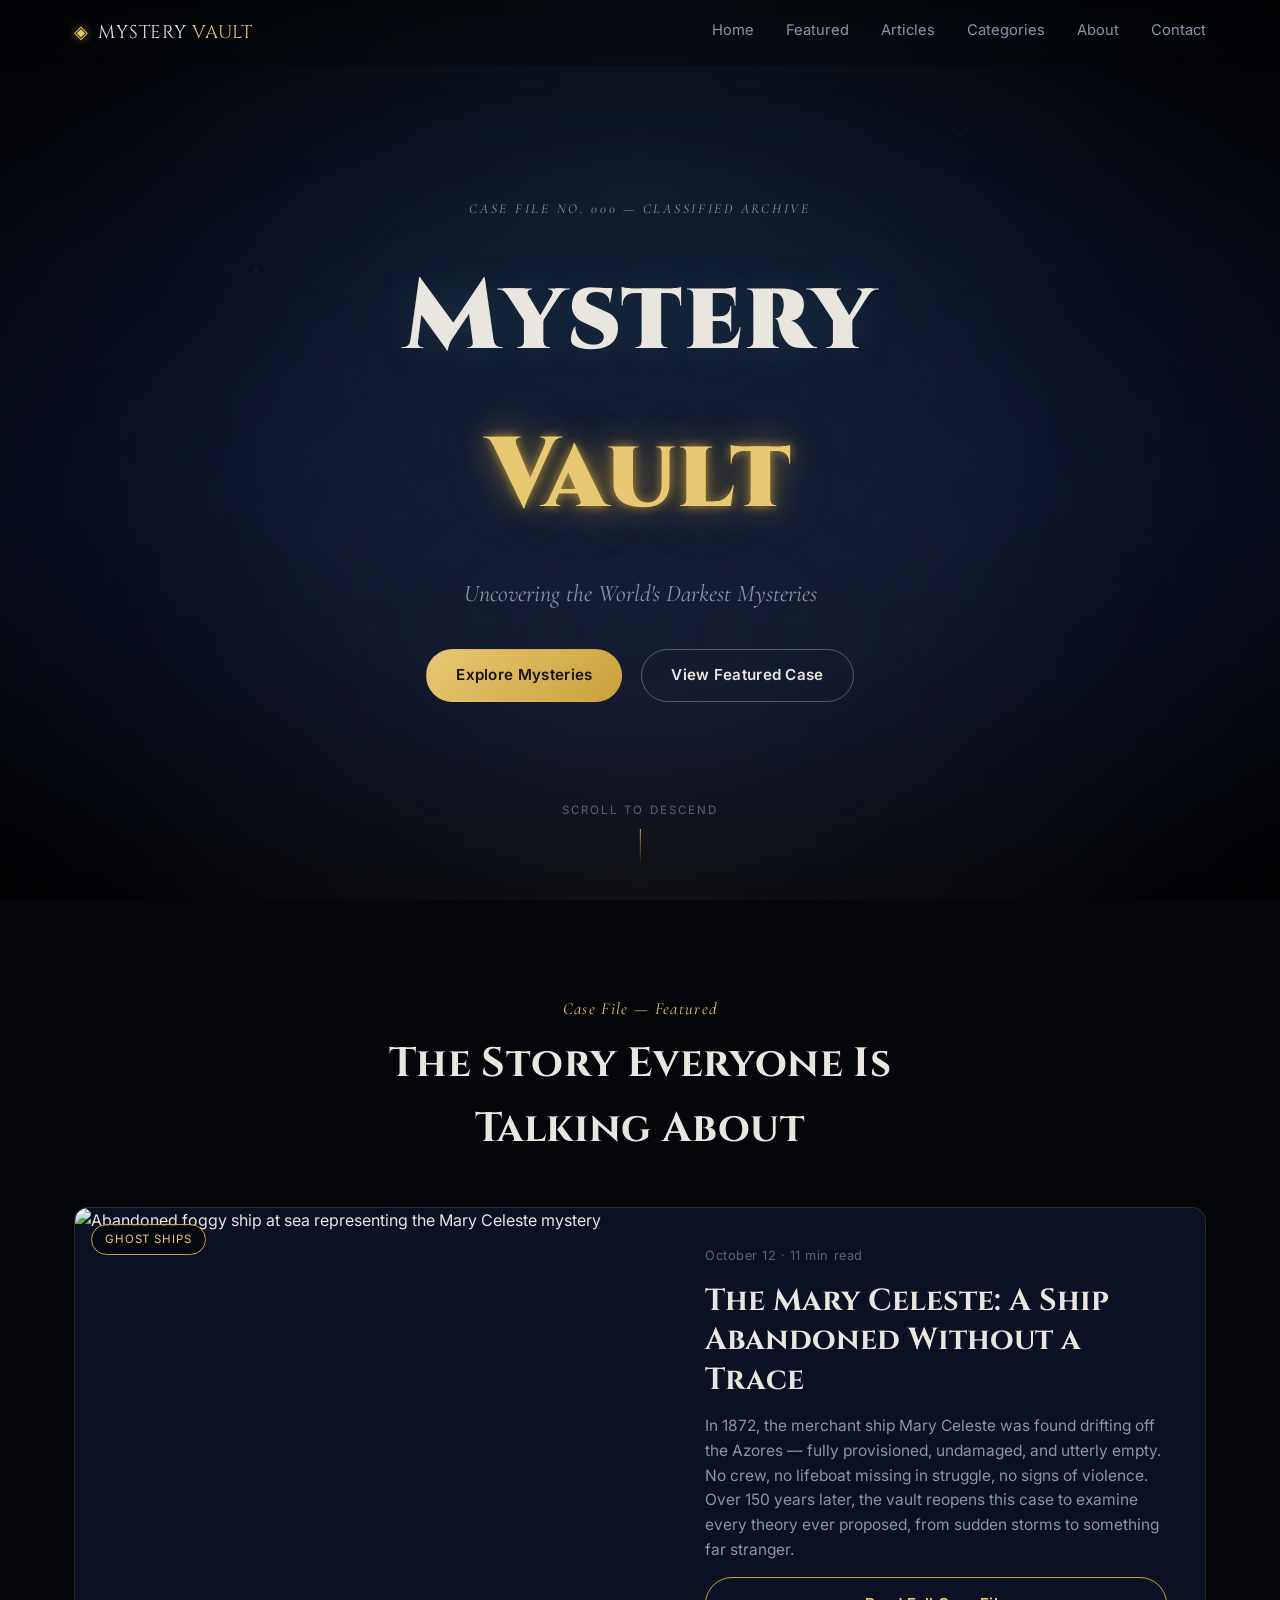
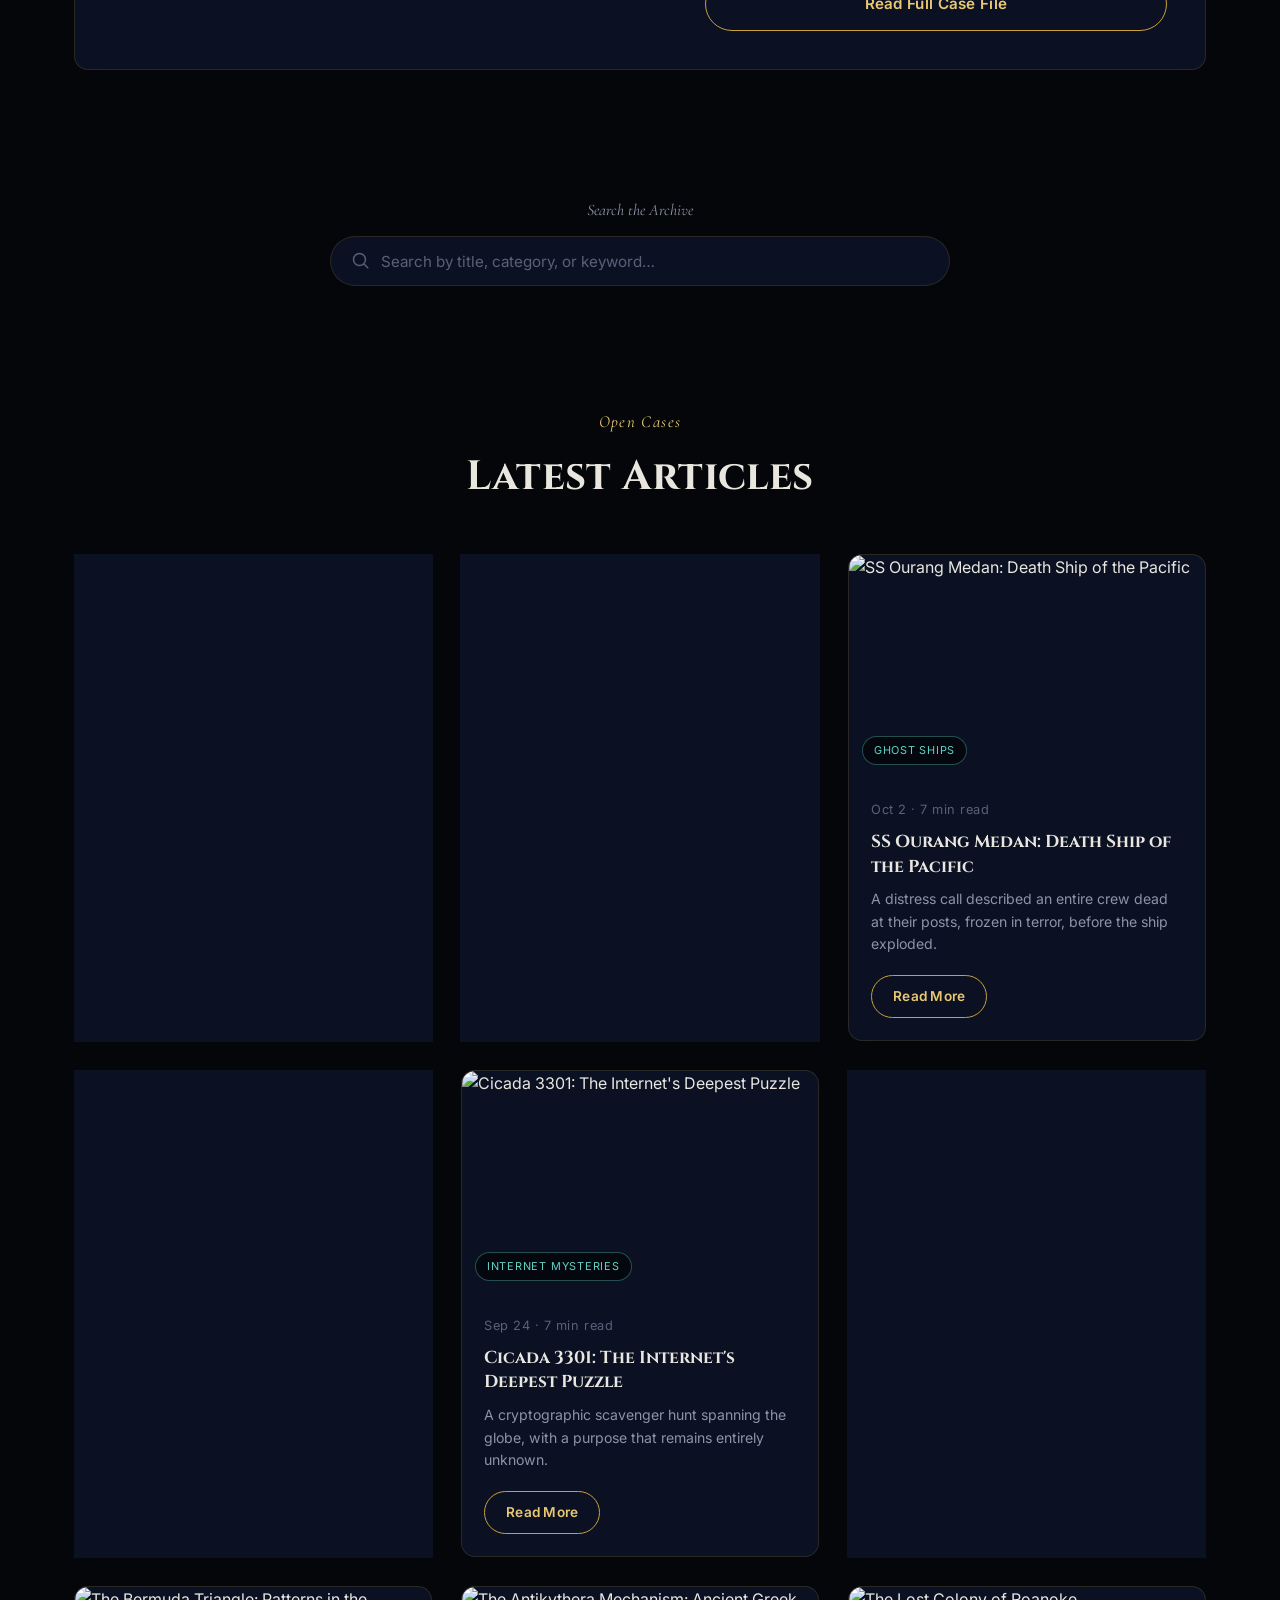
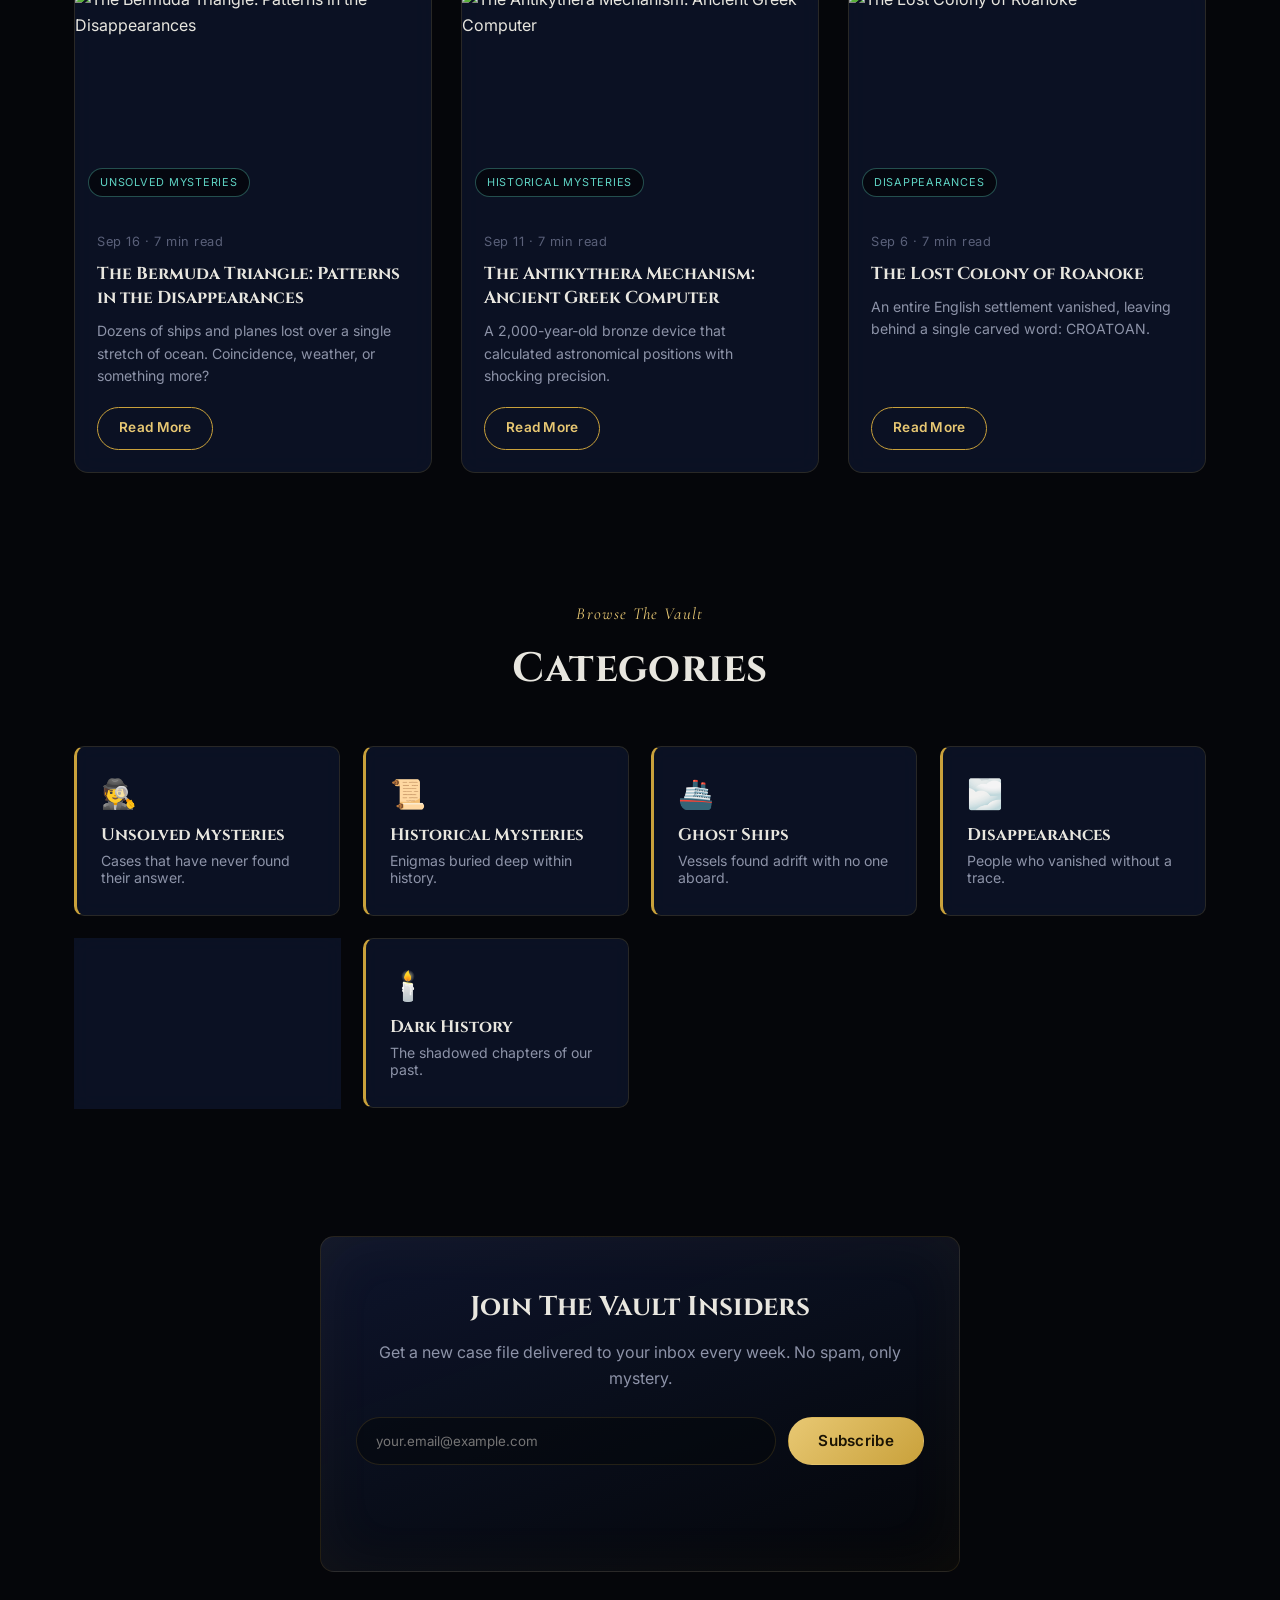
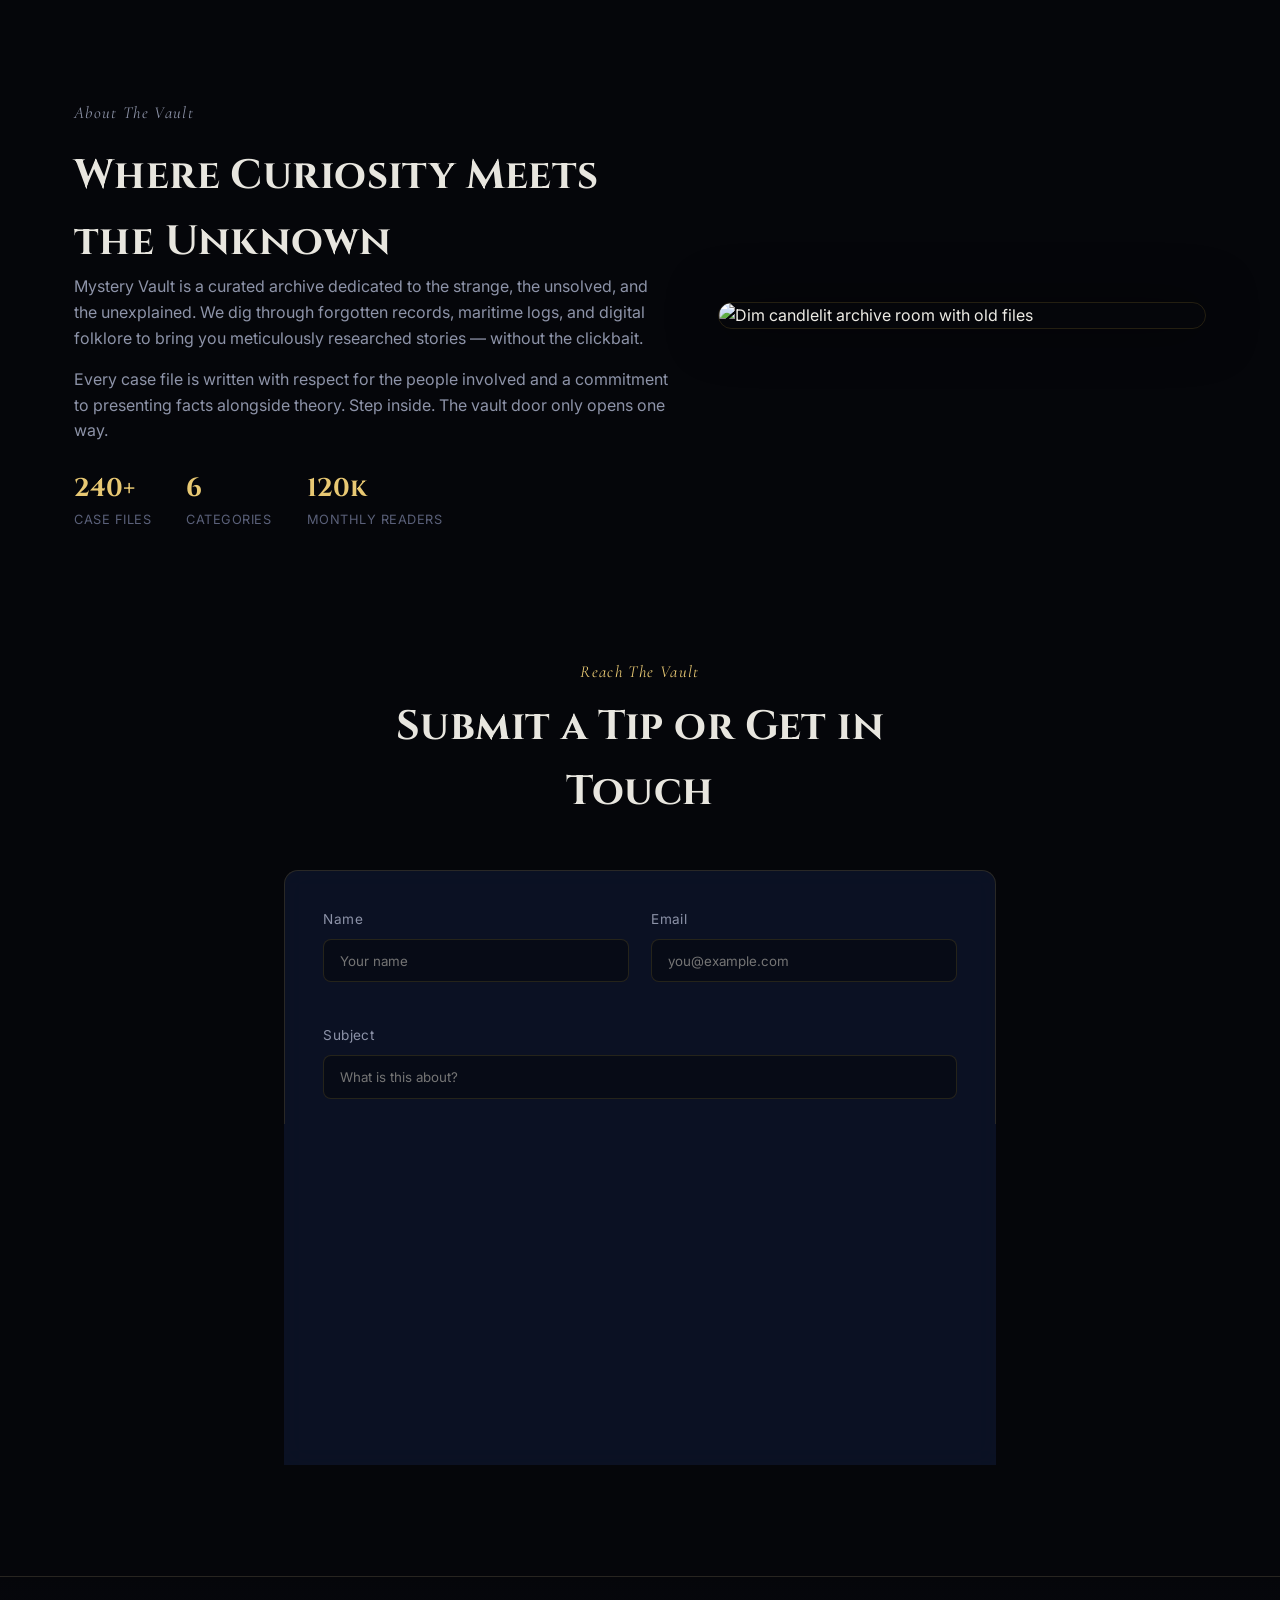
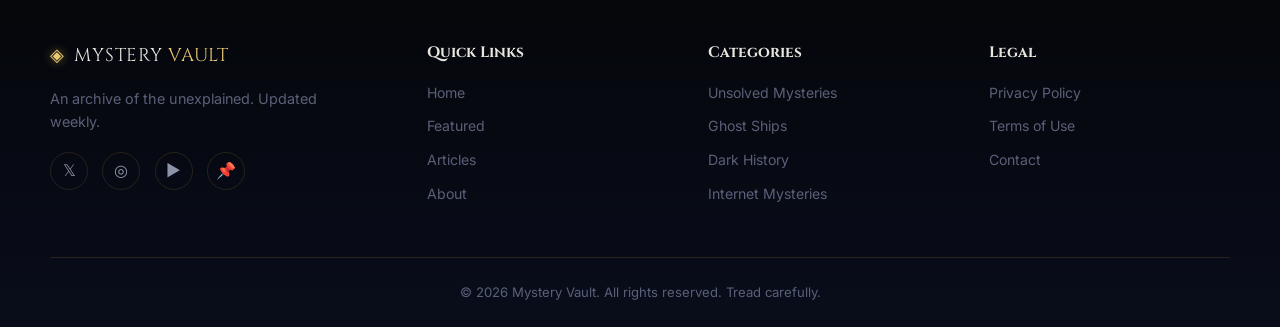
==== commit a40484b0: "Add files via upload" ====
--- a/index.html
+++ b/index.html
@@ -290,8 +290,8 @@
 
       <div class="footer-links">
         <h4>Legal</h4>
-        <a href="#">Privacy Policy</a>
-        <a href="#">Terms of Use</a>
+        <a href="privacy-policy.html">Privacy Policy</a>
+        <a href="terms-of-use.html">Terms of Use</a>
         <a href="index.html#contact">Contact</a>
       </div>
     </div>
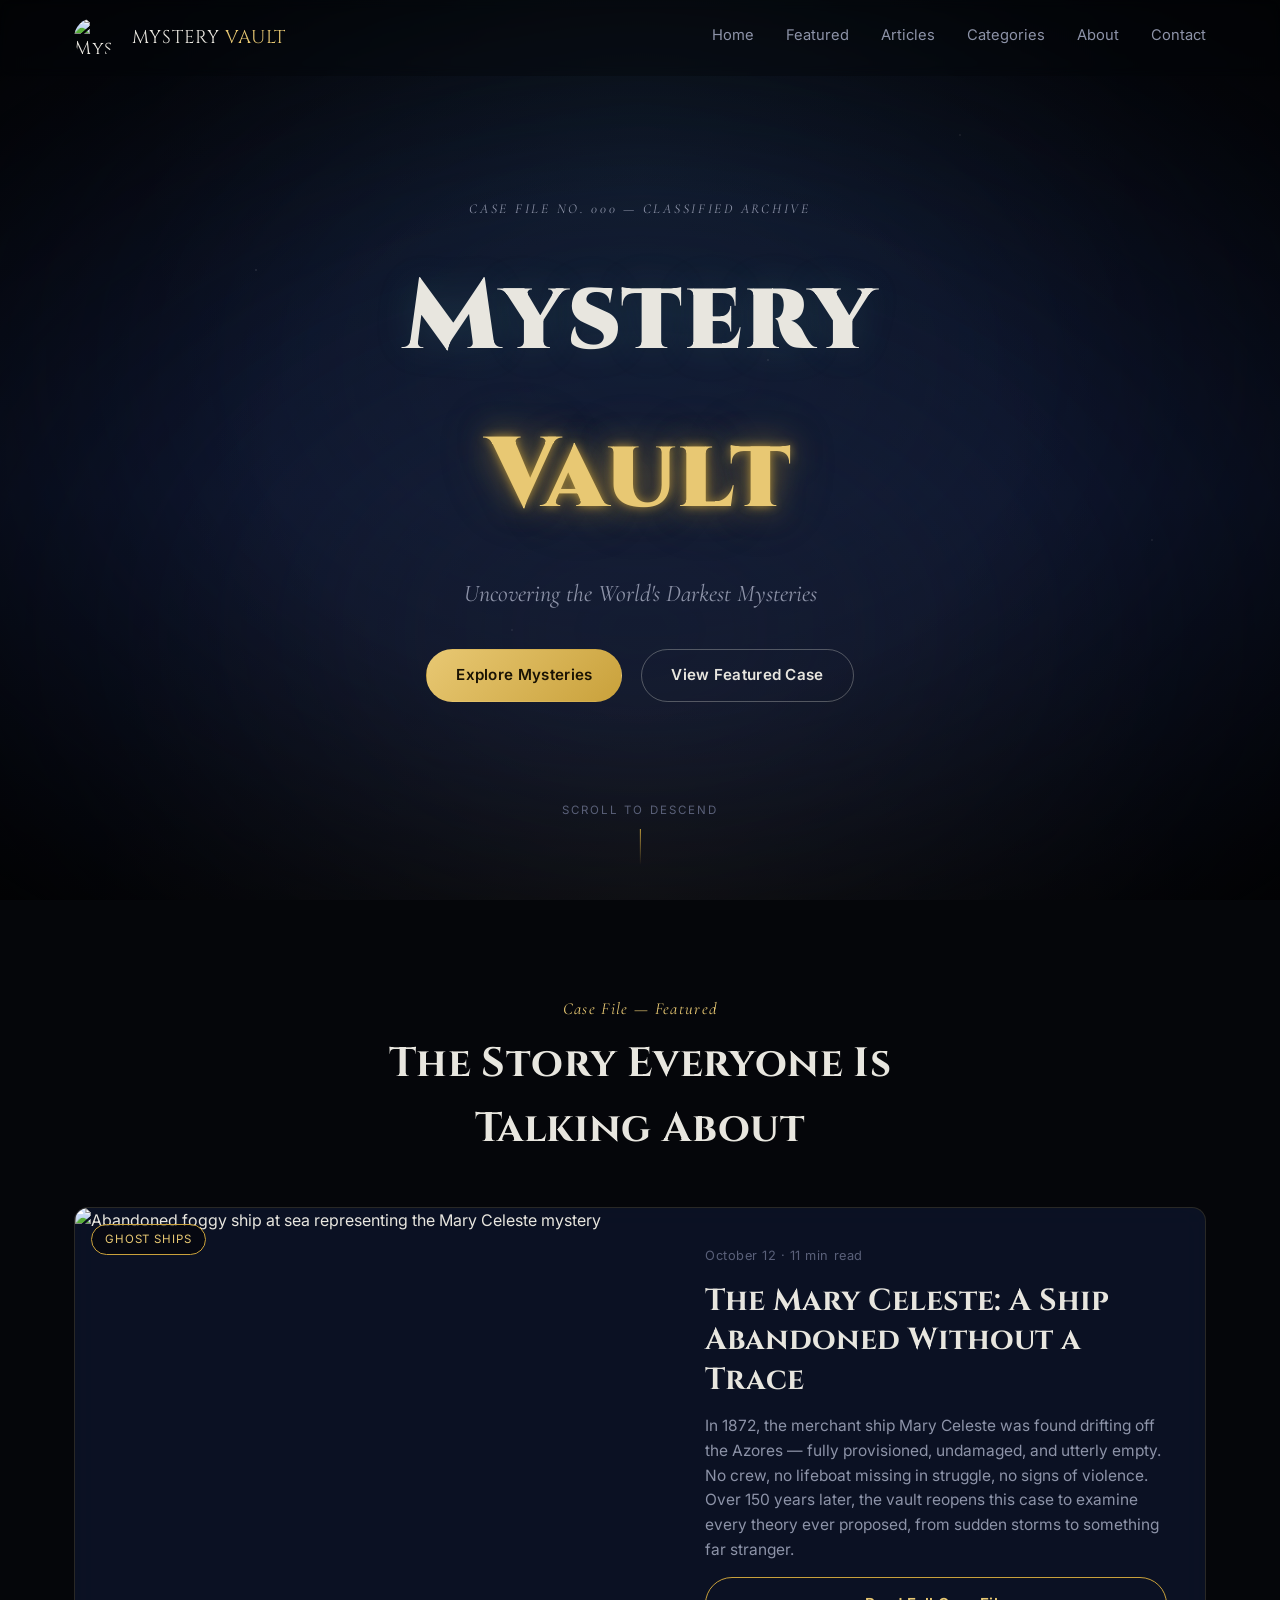
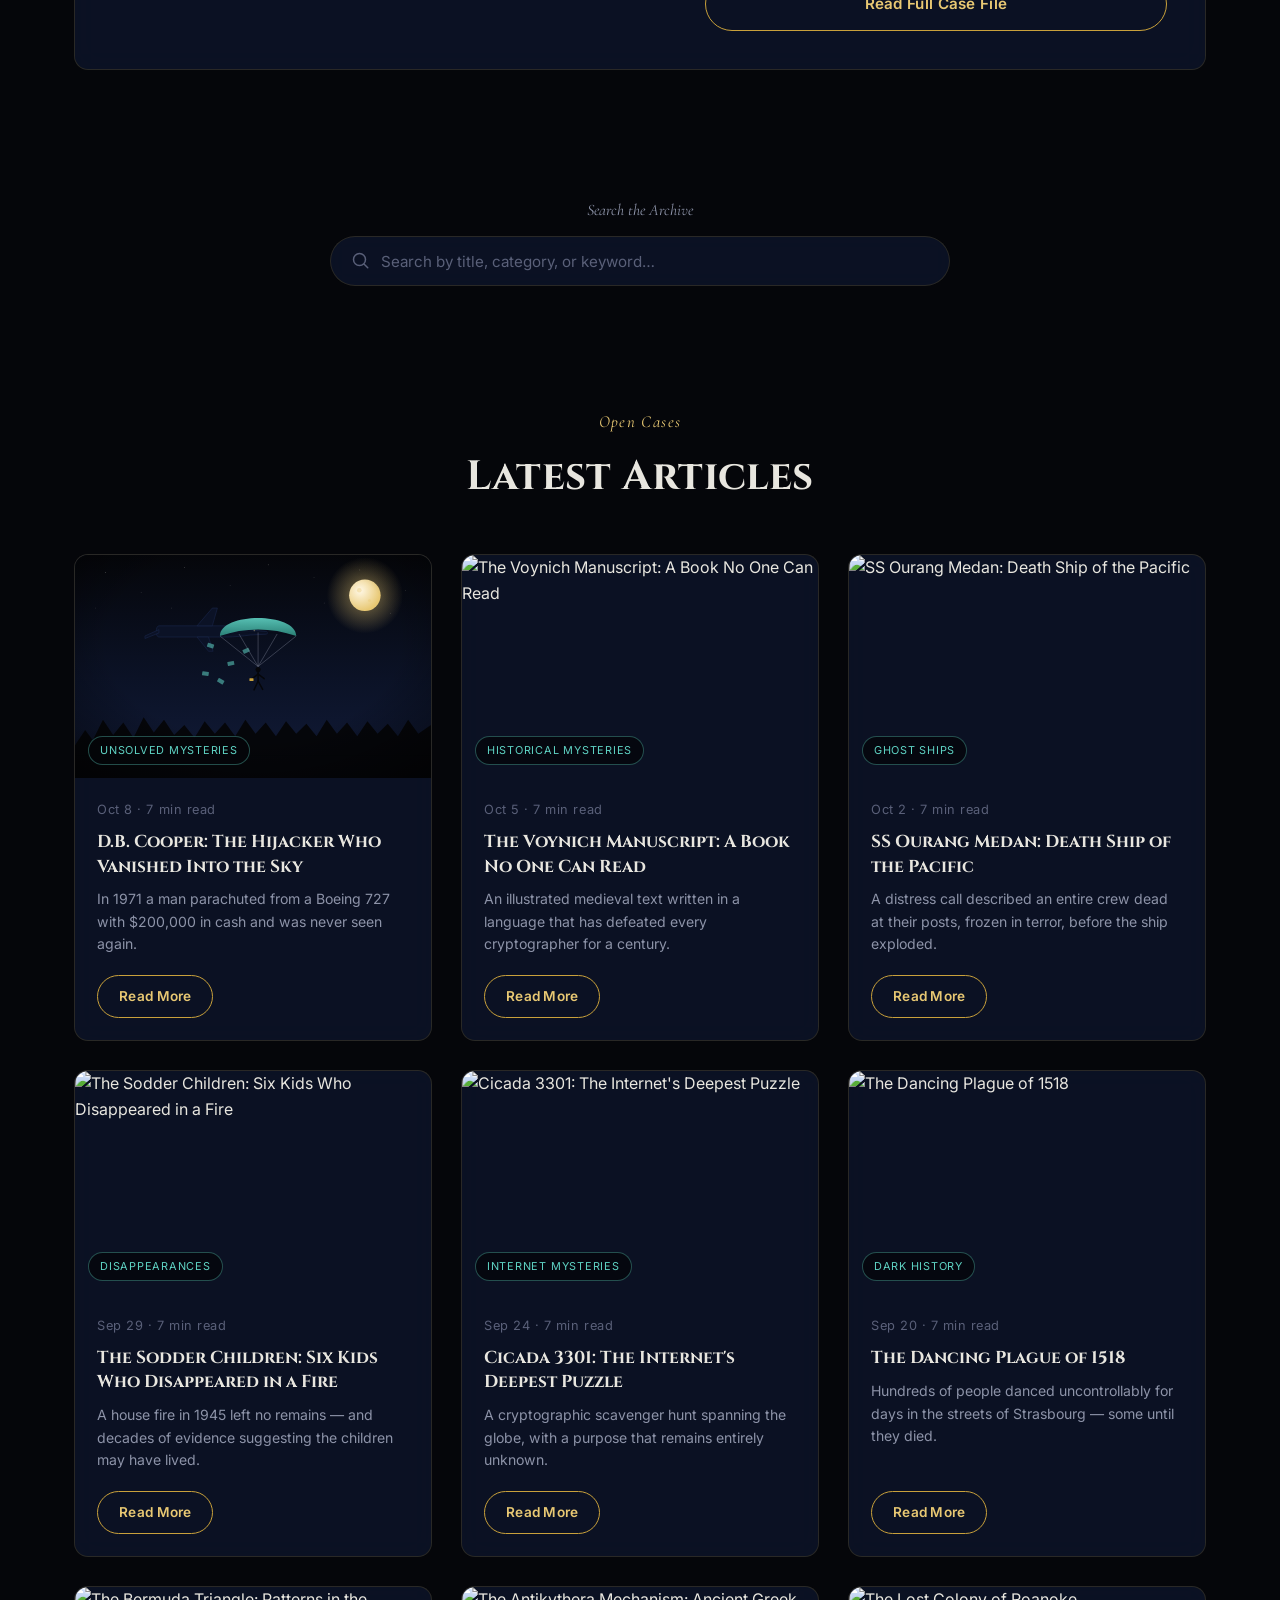
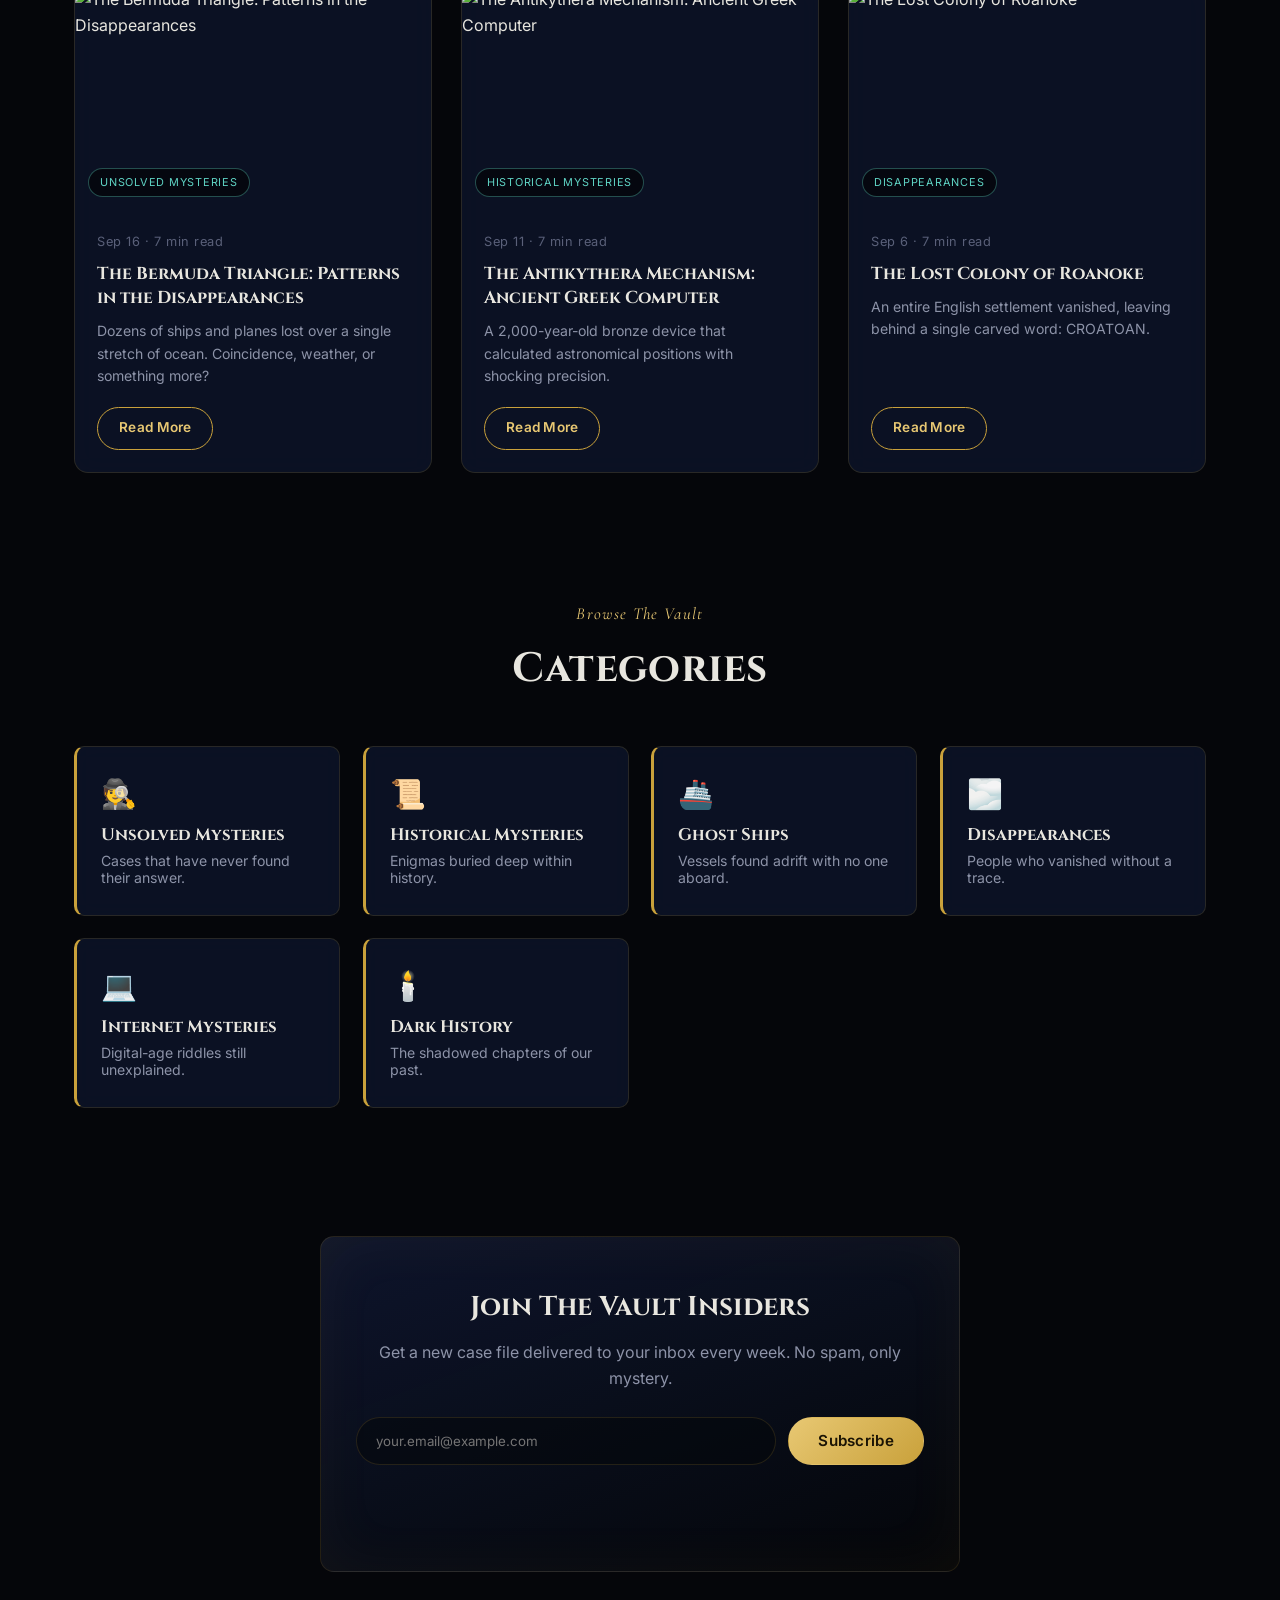
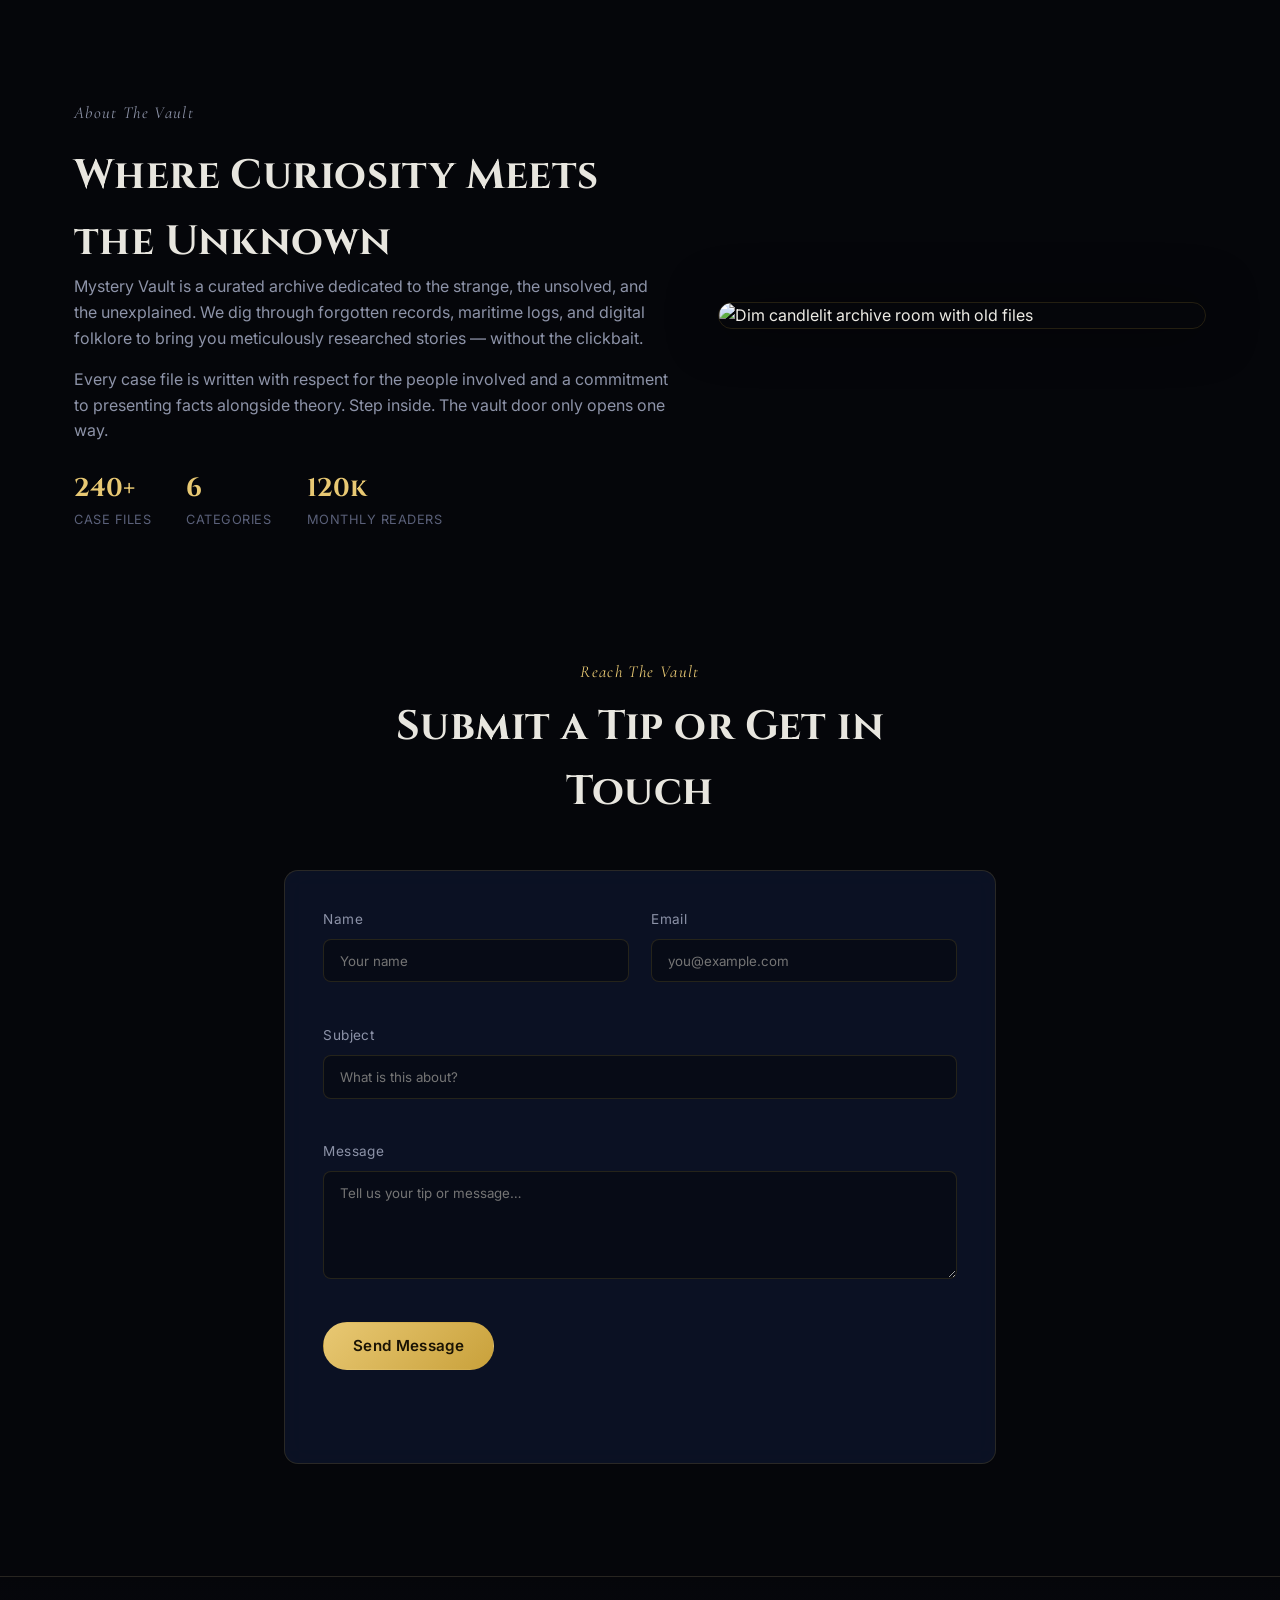
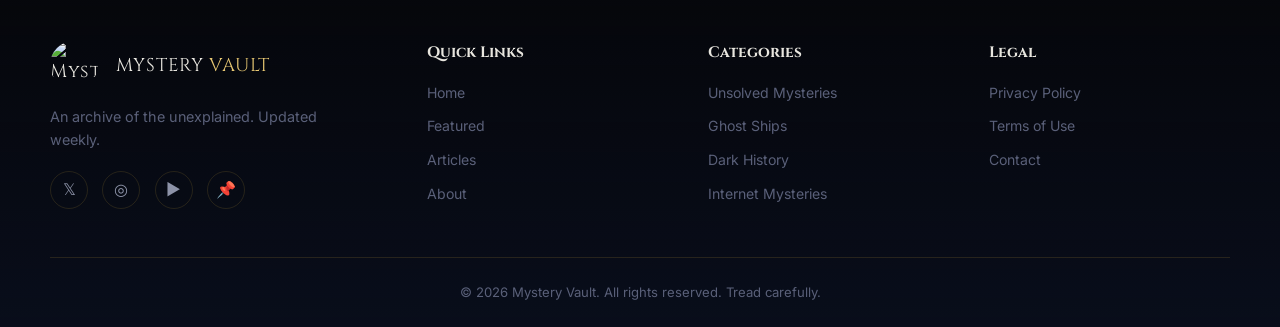
==== commit 03fa2bbb: "Enhance SEO and update logo in index.html Updated meta tags for social sharing and favicon. Replaced" ====
--- a/index.html
+++ b/index.html
@@ -16,13 +16,16 @@
   <meta property="og:description" content="A premium archive of the world's most haunting unsolved cases." />
   <meta property="og:type" content="website" />
   <meta property="og:locale" content="en_US" />
+  <meta property="og:image" content="logo.png" />
 
   <!-- Twitter Card -->
   <meta name="twitter:card" content="summary_large_image" />
   <meta name="twitter:title" content="Mystery Vault" />
   <meta name="twitter:description" content="Uncovering the World's Darkest Mysteries" />
-
-  <link rel="icon" href="data:image/svg+xml,<svg xmlns=%22http://www.w3.org/2000/svg%22 viewBox=%220 0 100 100%22><text y=%22.9em%22 font-size=%2290%22>🔍</text></svg>" />
+  <meta name="twitter:image" content="logo.png" />
+
+  <!-- Favicon now uses the uploaded logo -->
+  <link rel="icon" type="image/png" href="logo.png" />
 
   <!-- Fonts: Cinzel for cinematic display, Cormorant for elegant accents, Inter for clean body -->
   <link rel="preconnect" href="https://fonts.googleapis.com">
@@ -30,6 +33,22 @@
   <link href="https://fonts.googleapis.com/css2?family=Cinzel:wght@500;700;900&family=Cormorant+Garamond:ital,wght@0,500;0,600;1,500&family=Inter:wght@400;500;600;700&display=swap" rel="stylesheet">
 
   <link rel="stylesheet" href="style.css" />
+
+  <!-- Small inline styles for the new logo image (move into style.css if you prefer) -->
+  <style>
+    .logo-img {
+      height: 40px;
+      width: 40px;
+      border-radius: 50%;
+      object-fit: cover;
+      vertical-align: middle;
+      margin-right: 8px;
+    }
+    .footer-brand .logo-img {
+      height: 48px;
+      width: 48px;
+    }
+  </style>
 </head>
 <body>
 
@@ -40,7 +59,7 @@
   <header class="navbar" id="navbar">
     <div class="nav-inner">
       <a href="index.html#home" class="logo">
-        <span class="logo-mark">◈</span>
+        <img src="logo.png" alt="Mystery Kaaran Files Logo" class="logo-img" />
         <span class="logo-text">MYSTERY <em>VAULT</em></span>
       </a>
 
@@ -260,7 +279,7 @@
     <div class="footer-grid">
       <div class="footer-brand">
         <a href="index.html#home" class="logo">
-          <span class="logo-mark">◈</span>
+          <img src="logo.png" alt="Mystery Kaaran Files Logo" class="logo-img" />
           <span class="logo-text">MYSTERY <em>VAULT</em></span>
         </a>
         <p>An archive of the unexplained. Updated weekly.</p>
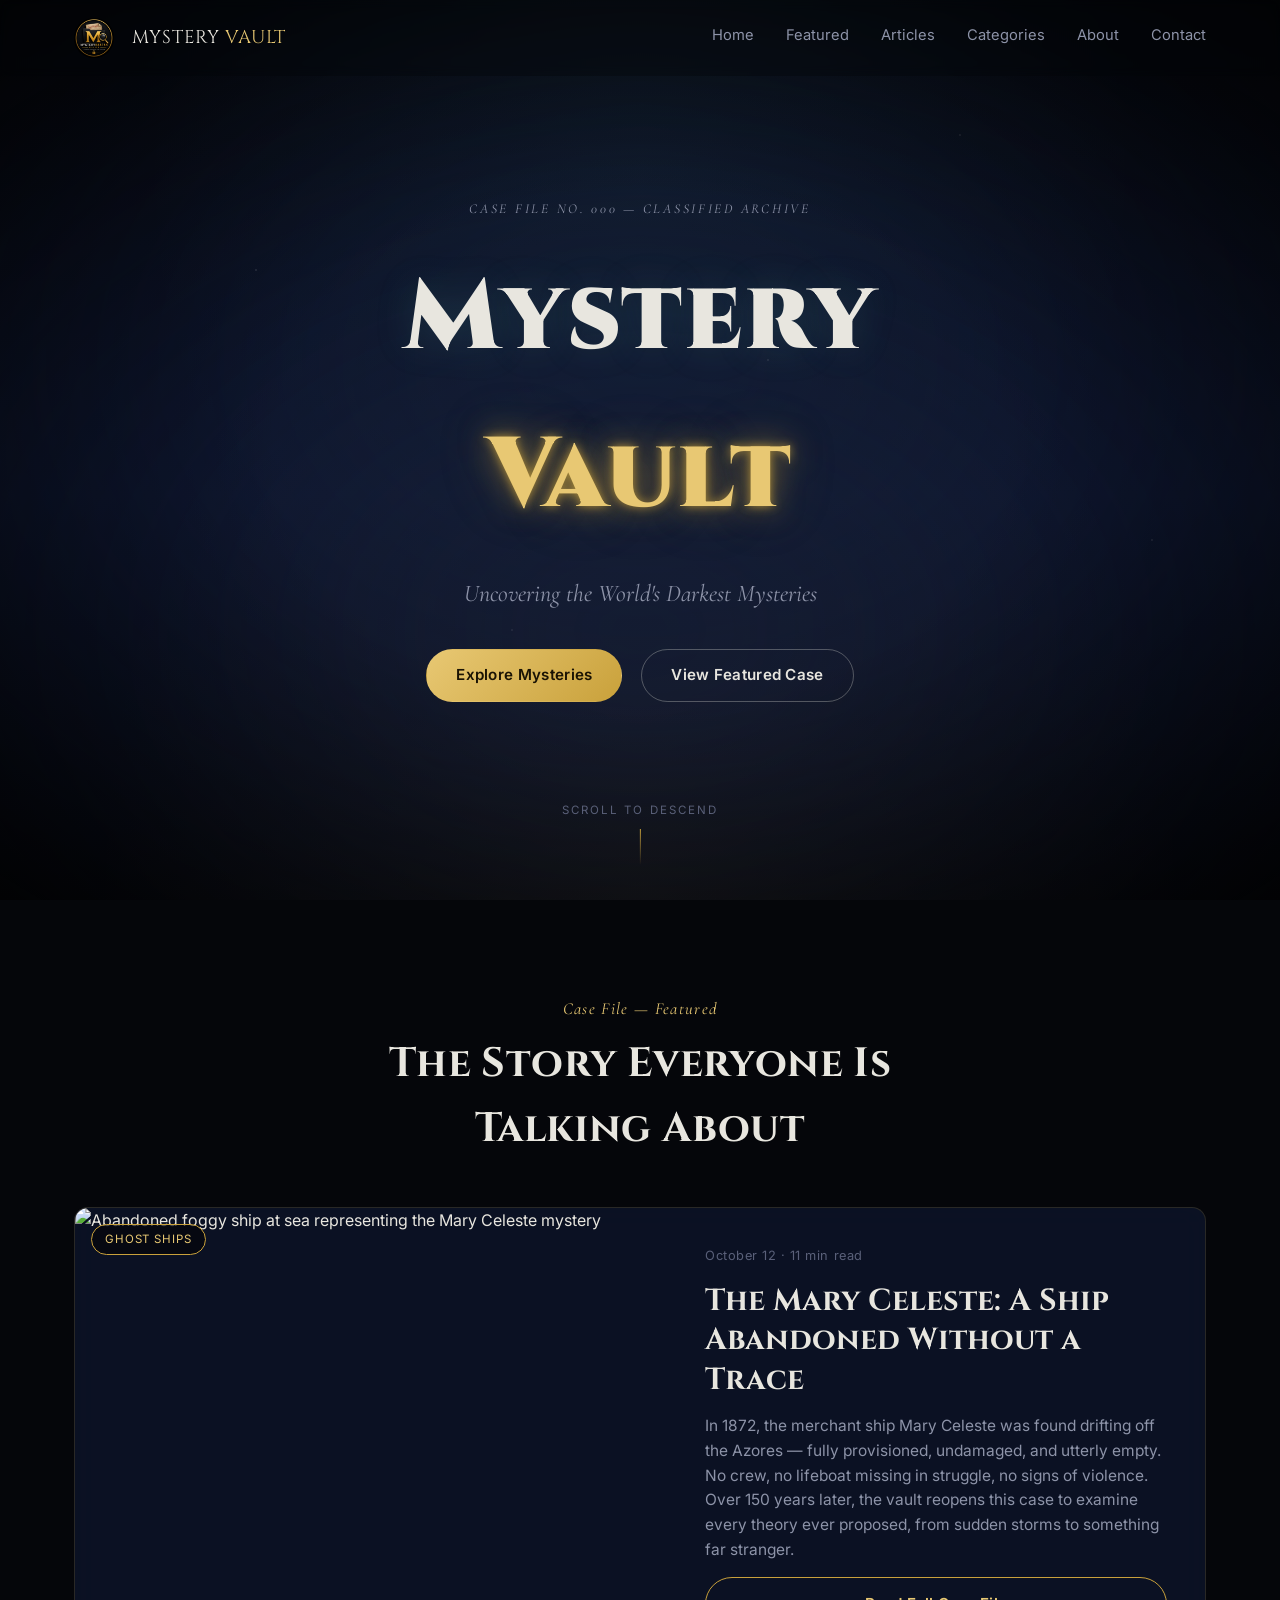
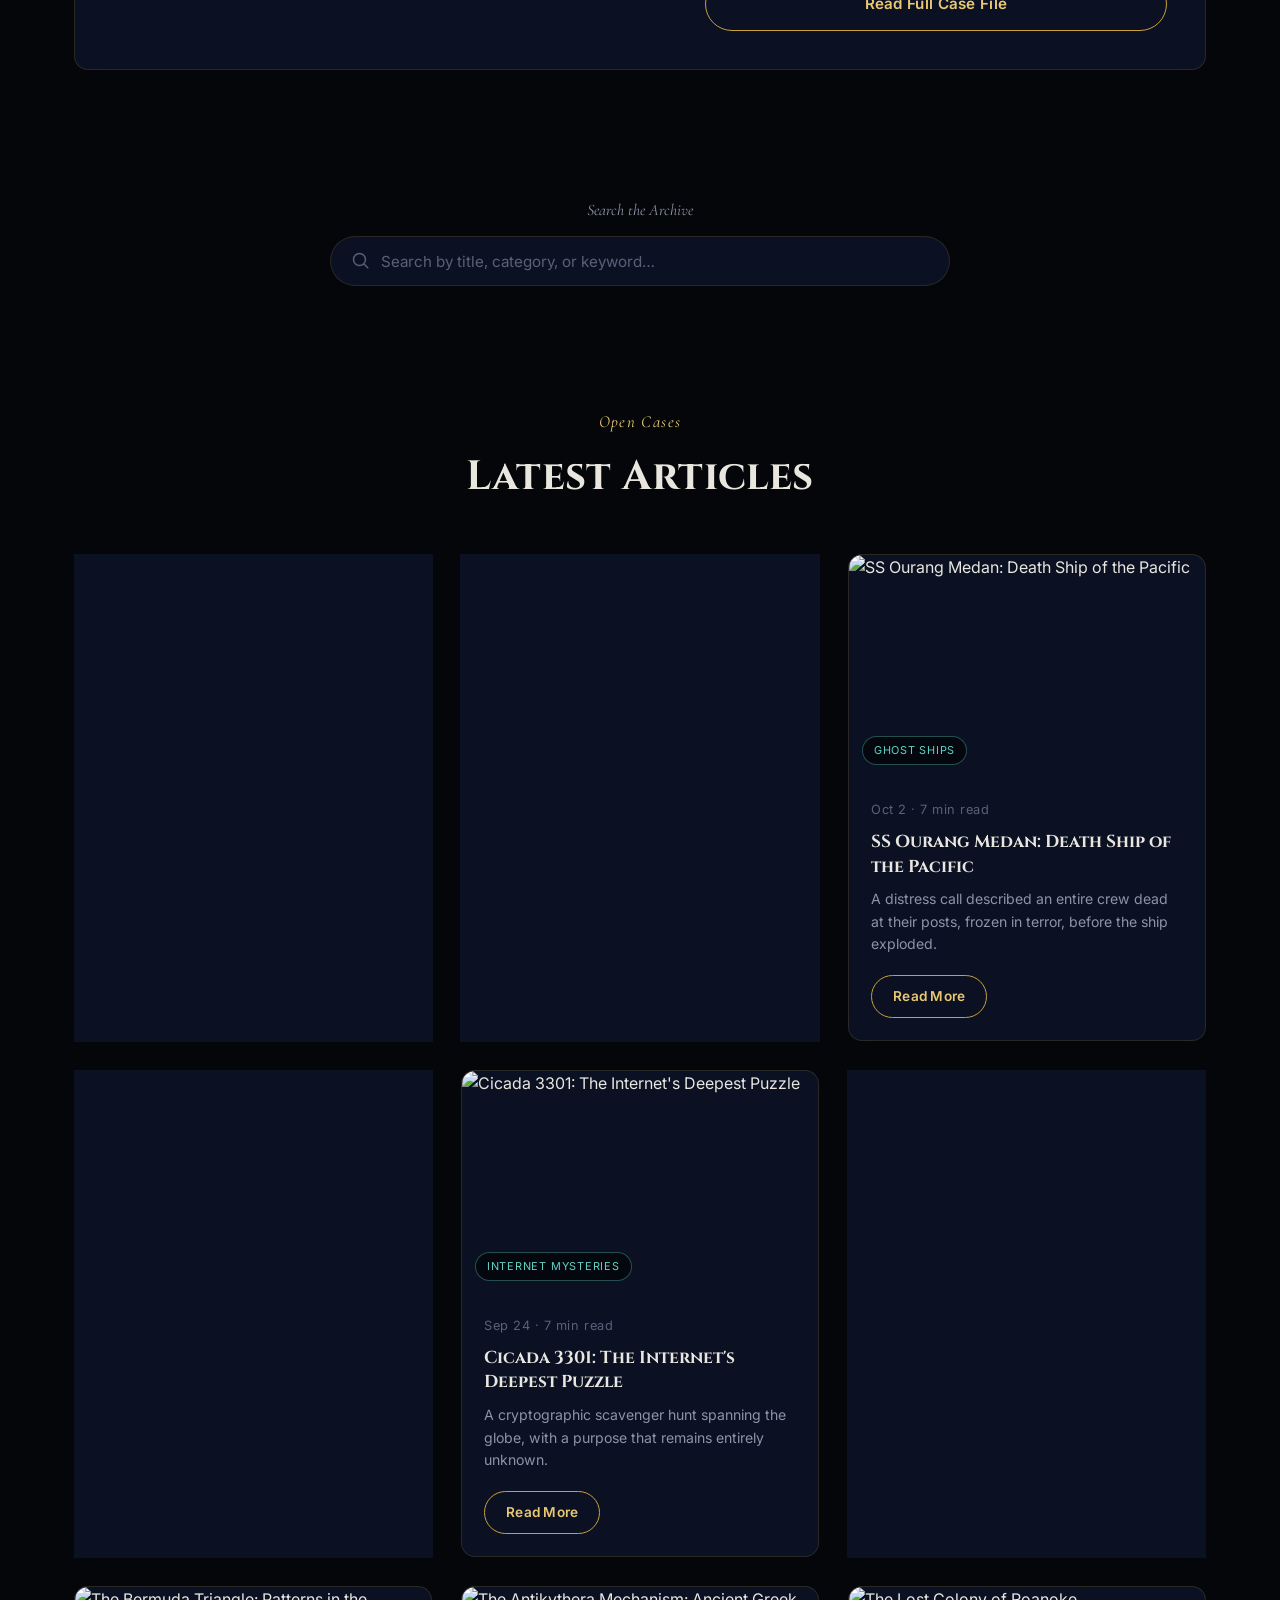
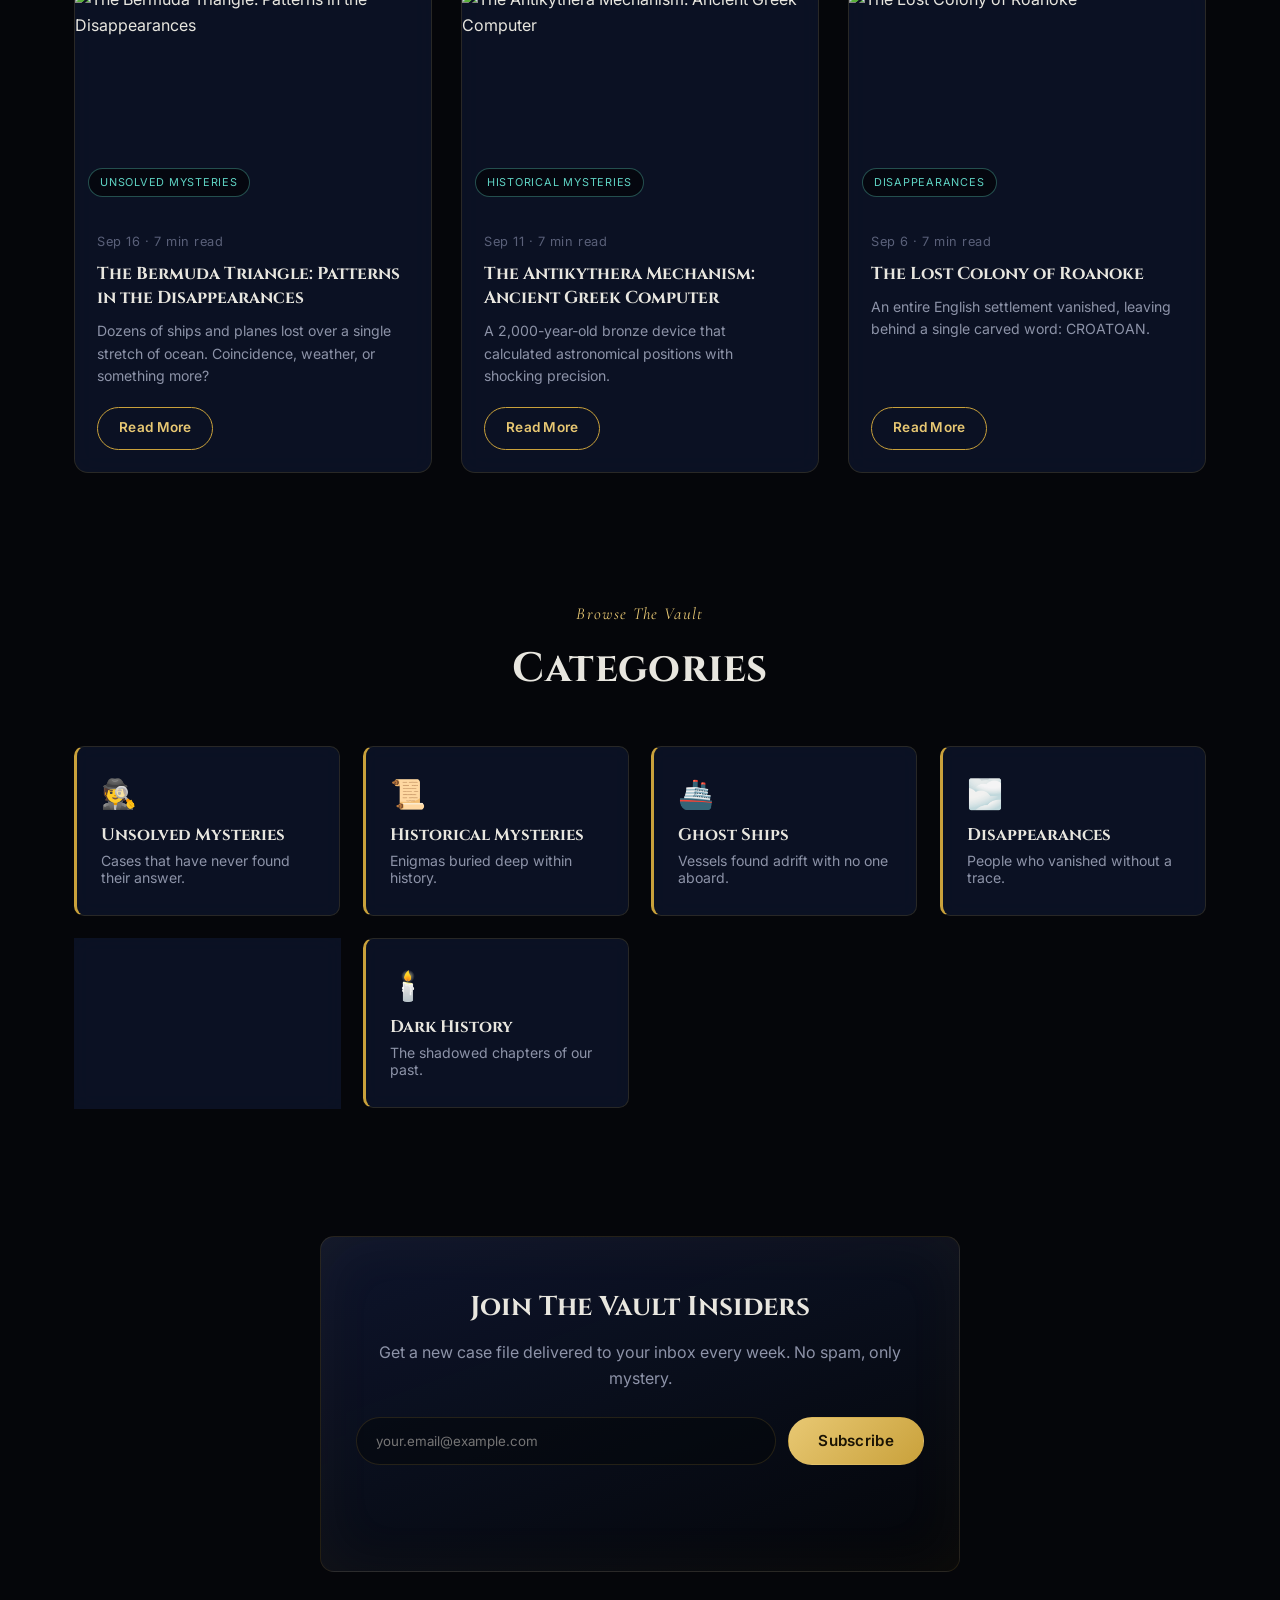
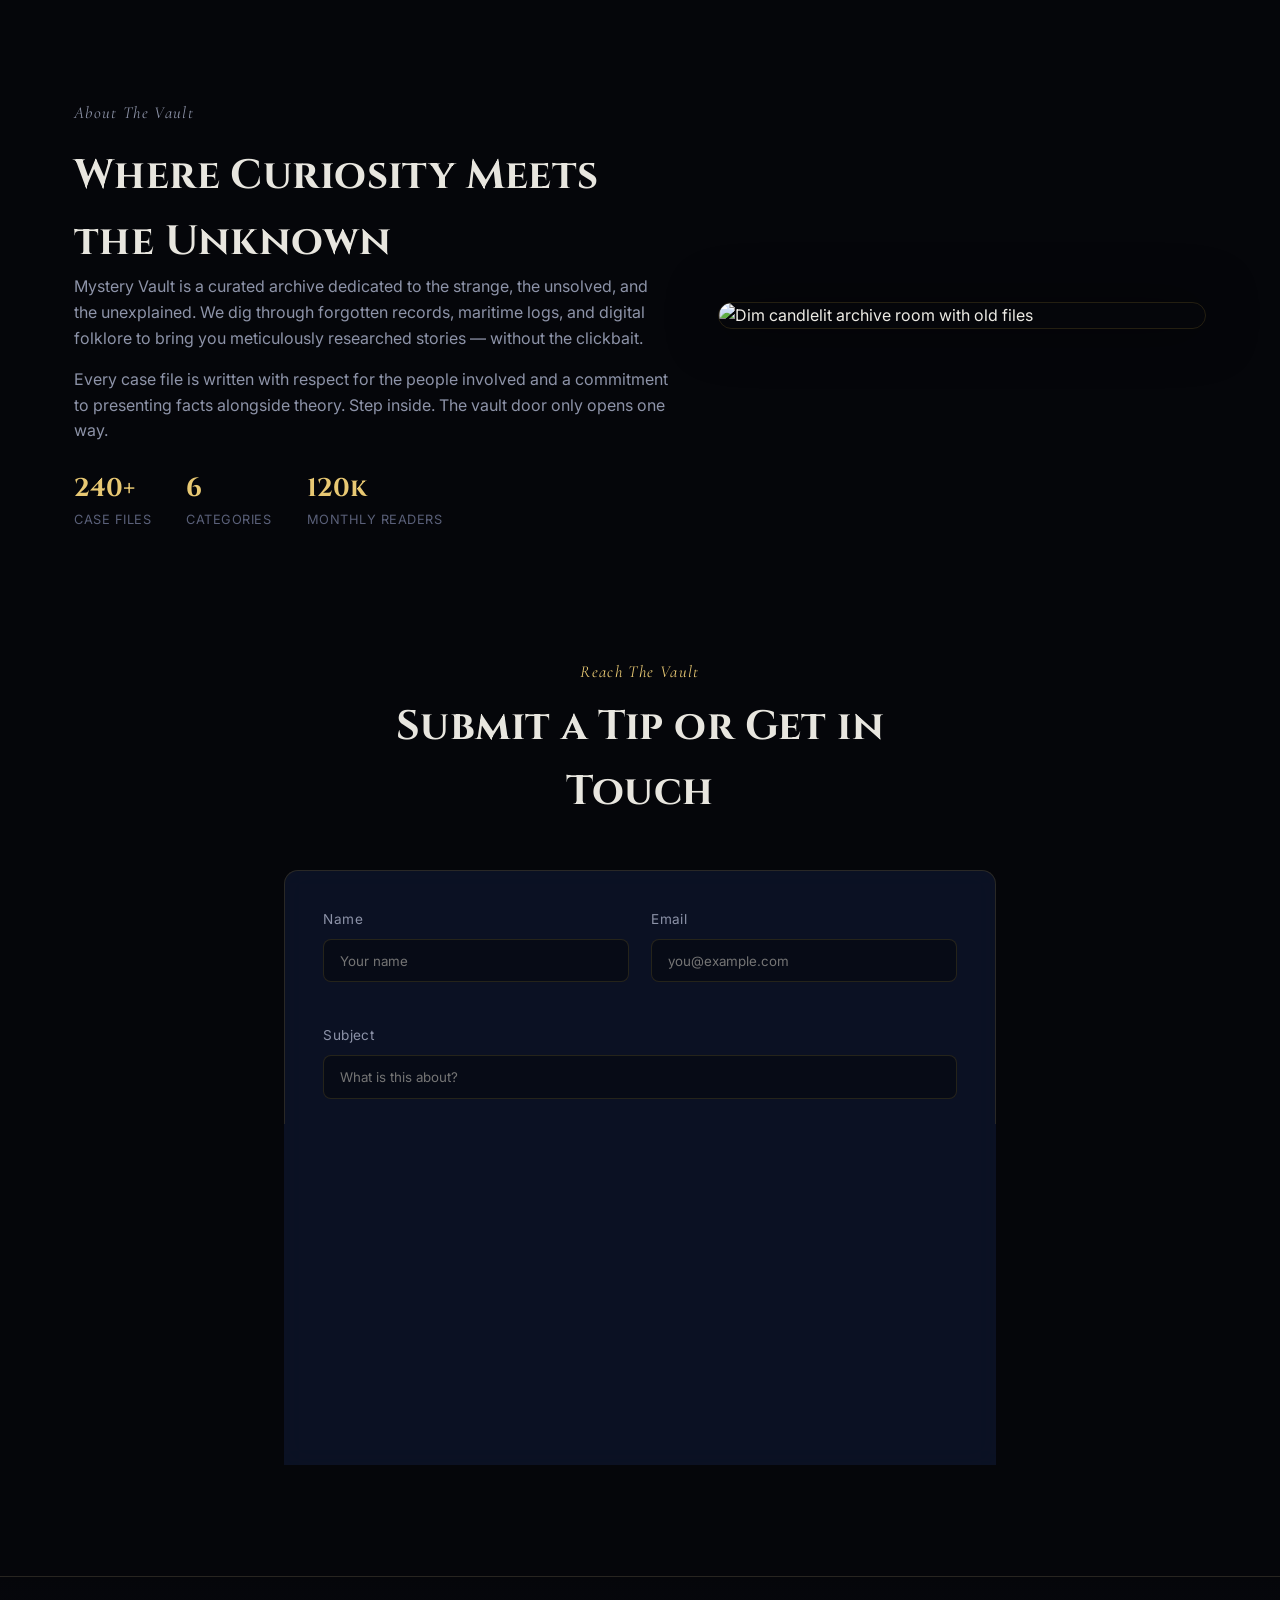
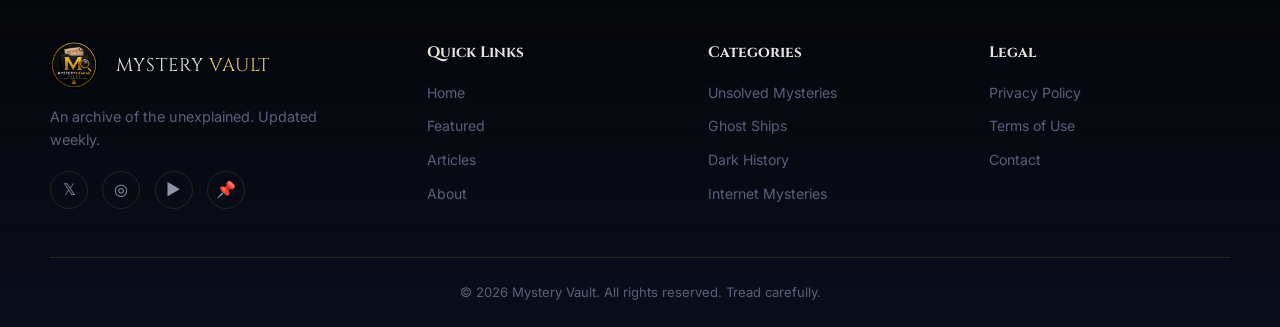
==== commit da3f16b9: "Add files via upload" ====
--- a/index.html
+++ b/index.html
@@ -3,6 +3,9 @@
 <head>
   <meta charset="UTF-8" />
   <meta name="viewport" content="width=device-width, initial-scale=1.0" />
+
+  <script async src="https://pagead2.googlesyndication.com/pagead/js/adsbygoogle.js?client=ca-pub-2722121307224694"
+     crossorigin="anonymous"></script>
 
   <!-- ============ SEO META TAGS ============ -->
   <title>Mystery Vault — Uncovering the World's Darkest Mysteries</title>
@@ -325,4 +328,4 @@
 
   <script src="script.js"></script>
 </body>
-</html>
+</html>
